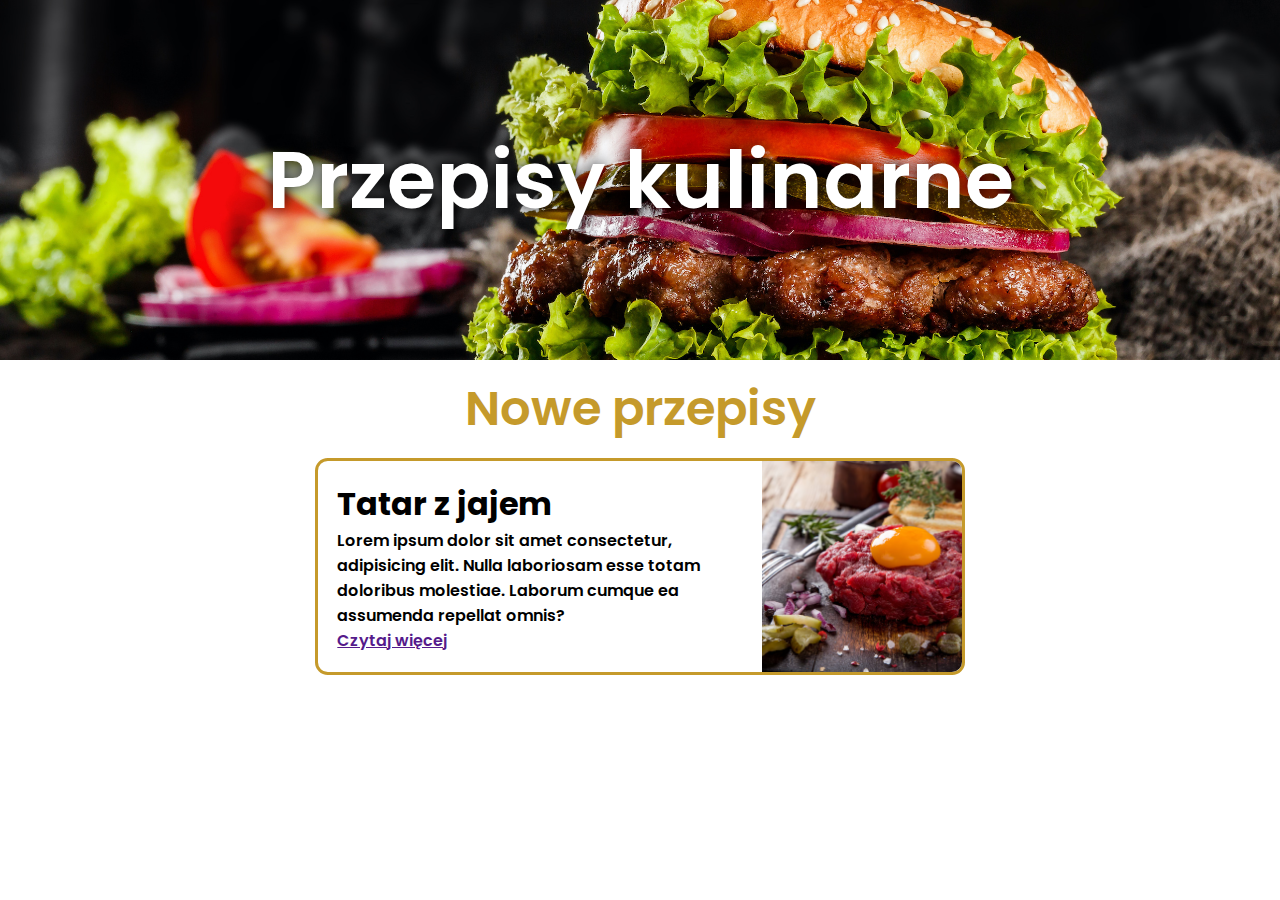
==== index.html @ 8bf5b8e3 "Repaired recipe box and made it more responsive" ====
<!DOCTYPE html>
<html lang="en">
<head>
    <meta charset="UTF-8">
    <meta http-equiv="X-UA-Compatible" content="IE=edge">
    <meta name="viewport" content="width=device-width, initial-scale=1.0">
    <title>Document</title>
    <link rel="stylesheet" href="style.css">

    <link rel="preconnect" href="https://fonts.googleapis.com">
    <link rel="preconnect" href="https://fonts.gstatic.com" crossorigin>

</head>
<body>
    <div id="container">


        <header class="slideShow">
            <h1 class="poppins-semibold prevent-select">Przepisy kulinarne</h1>
            <div class="slideShowItem">
                <img src="img/carousel/burger.jpg" alt="">
            </div>
            <div class="slideShowItem">
                <img src="img/carousel/jajecznica.jpg" alt="">
            </div>
            <div class="slideShowItem">
                <img src="img/carousel/spaghetti.jpg" alt="">
            </div>
            <div class="slideShowItem">
                <img src="img/carousel/pizza.jpg" alt="">
            </div>
            <div class="slideShowItem">
                <img src="img/carousel/stek.jpg" alt="">
            </div>
        </header>
        <main>
           <section id="new-recipes">
               <h2 class="poppins-semibold">Nowe przepisy</h2>
               <div class="recipe-box">
                    <div class="recipe-box-text">
                        <h3>Tatar z jajem</h3>
                        <p>Lorem ipsum dolor sit amet consectetur, adipisicing elit. Nulla laboriosam esse totam doloribus molestiae. Laborum cumque ea assumenda repellat omnis?</p>
                        <a href="">Czytaj więcej</a>
                        </div>
                   <img src="img/new_recipes/tatar.png" alt="">
                   
               </div>
               
               
           </section> 
        </main>
        <footer></footer>
    </div>


    <script src="main.js"></script>
    
</body>
</html>
---- style.css ----
@import url('https://fonts.googleapis.com/css2?family=Josefin+Sans:ital,wght@0,100..700;1,100..700&family=Poppins:ital,wght@0,100;0,200;0,300;0,400;0,500;0,600;0,700;0,800;0,900;1,100;1,200;1,300;1,400;1,500;1,600;1,700;1,800;1,900&display=swap');




.prevent-select {
    -webkit-user-select: none;
    -khtml-user-select: none;
    -moz-user-select: none;
    -o-user-select: none;
    user-select: none;
  }

.josefin-sans {
    font-family: "Josefin Sans", sans-serif;
    font-optical-sizing: auto;
    font-weight: 400;
    font-style: normal;
  }

.poppins-semibold {
    font-family: "Poppins", sans-serif;
    font-weight: 600;
    font-style: normal;
}
  

#container{
    width:100%;
    display:flex;
    flex-wrap:wrap;
    justify-content: center;
}

body{
    margin:0;
    display:flex;
    justify-content: center;
    font-family: "Poppins", sans-serif;
    font-weight: 600;
    font-style: normal;
}



h1{
    position:absolute;
    text-align: center;
    width:100%;
    font-weight: 1000;
    font-size:5rem;
    color:white;
    text-shadow: 0 0 15px rgba(0, 0, 0, 1);

}

.slideShow{
    display: flex;
    height:40vh;
    overflow-x: hidden;
    overflow-y:hidden;
    scroll-behavior: smooth;
    scroll-snap-type: x mandatory;
    box-sizing: border-box;
    align-items: center;
}

.slideShowItem{
    height:100%;
    width:100%;
    flex-shrink: 0;
    scroll-snap-align: center;
}

.slideShowItem::-webkit-scrollbar{
    height:100%;
    color:transparent;

}

.slideShowItem > img{
    height:100%;
    width:100%;

    object-fit:cover;

    -webkit-user-select: none;
    -khtml-user-select: none;
    -moz-user-select: none;
    -o-user-select: none;
    user-select: none;

    
    
}

#new-recipes{
    display:flex; 
    justify-content: center;
    flex-wrap:wrap;
}

.recipe-box{
    
    border:#C59A2B 3px solid; 
    width:100%;
    border-radius:1vw;
    box-sizing: border-box;
    display:flex;
    box-sizing:border-box;
    margin-bottom:30px;
}

.recipe-box-text{
    margin:3%;
    display:flex;
    flex-wrap:wrap;
    align-items: center;
}

.recipe-box h3{
    margin: 0;
    font-size:2rem;
    
}

.recipe-box p{
    margin:0;
}

.recipe-box img{
    grid-area:img;
    width:100%;
    border-radius:0 0.8vw 0.8vw 0;
    height:inherit;
    object-fit:cover;
    min-width: 200px;
}

.recipe-box a{
    grid-area:href;
   text-align:left;
    margin-top:0;
}

h2{
    font-size:3rem;
    color:#C59A2B;
    width:100%;
    text-align:center;
    margin:1vw;
}

h3{
    width:70%;
}

main{
    width:50%;
    min-width: 650px;
}

footer{
    height:0px;
    background-color: rgb(218, 162, 50);
}



@media screen and (max-width: 900px) {
    main{
        width:100%;
        min-width: 0px;
    }

    h1{
        font-size: 4rem
    }

    .recipe-box{
        height:auto;
        object-fit:none;
        width:80%;
        border-radius:3vw;
        flex-wrap:wrap;
    }

    .recipe-box h3{
        width:100%;
    }

    .recipe-box img{
        border-radius:0 0 2.5vw 2.5vw;
        min-width:0px;
    }
}
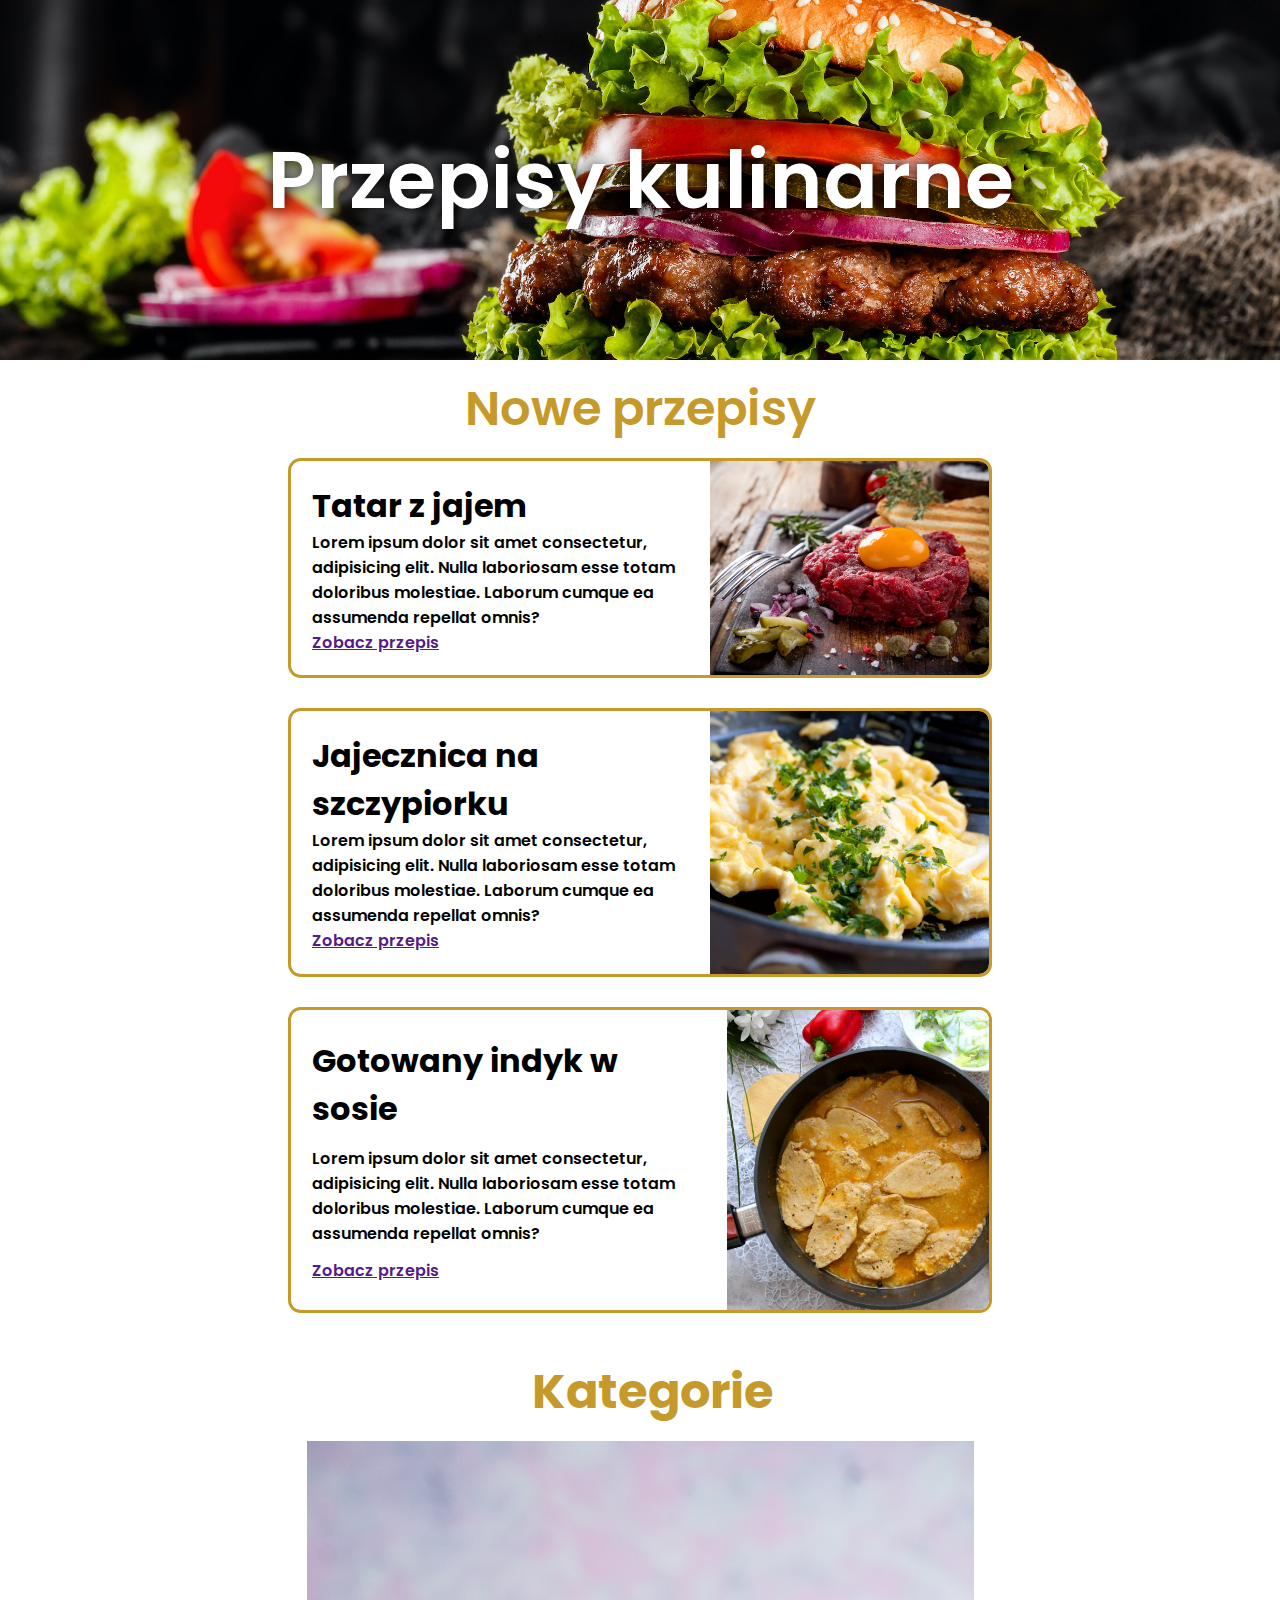
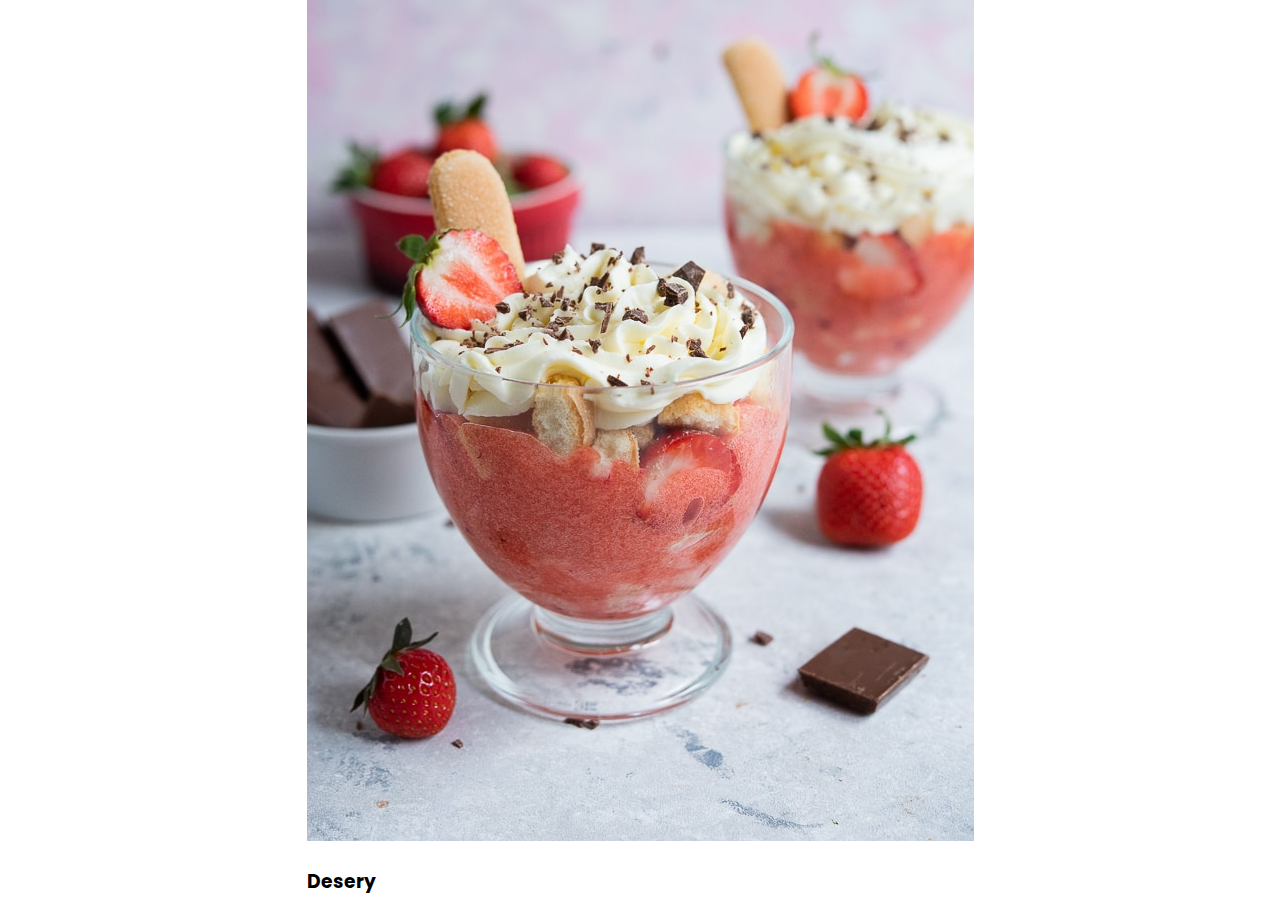
==== commit 62964563: "Added favicon, changed title and changed some widthst" ====
--- a/index.html
+++ b/index.html
@@ -4,7 +4,9 @@
     <meta charset="UTF-8">
     <meta http-equiv="X-UA-Compatible" content="IE=edge">
     <meta name="viewport" content="width=device-width, initial-scale=1.0">
-    <title>Document</title>
+    <title>Przepisy kulinarne</title>
+
+    <link rel="icon" type="image/x-icon" href="img/favicon.png">
     <link rel="stylesheet" href="style.css">
 
     <link rel="preconnect" href="https://fonts.googleapis.com">
@@ -40,14 +42,42 @@
                     <div class="recipe-box-text">
                         <h3>Tatar z jajem</h3>
                         <p>Lorem ipsum dolor sit amet consectetur, adipisicing elit. Nulla laboriosam esse totam doloribus molestiae. Laborum cumque ea assumenda repellat omnis?</p>
-                        <a href="">Czytaj więcej</a>
+                        <a href="">Zobacz przepis</a>
                         </div>
                    <img src="img/new_recipes/tatar.png" alt="">
                    
                </div>
+               <div class="recipe-box">
+                <div class="recipe-box-text">
+                    <h3>Jajecznica na szczypiorku</h3>
+                    <p>Lorem ipsum dolor sit amet consectetur, adipisicing elit. Nulla laboriosam esse totam doloribus molestiae. Laborum cumque ea assumenda repellat omnis?</p>
+                    <a href="">Zobacz przepis</a>
+                    </div>
+               <img src="img/new_recipes/jajecznica-ze-szczypiorkiem.png" alt="">
+               
+           </div>
+           <div class="recipe-box">
+            <div class="recipe-box-text">
+                <h3>Gotowany indyk w sosie</h3>
+                <p>Lorem ipsum dolor sit amet consectetur, adipisicing elit. Nulla laboriosam esse totam doloribus molestiae. Laborum cumque ea assumenda repellat omnis?</p>
+                <a href="">Zobacz przepis</a>
+                </div>
+           <img src="img/new_recipes/gotowany indyk w sosie.jpg" alt="">
+           
+       </div>
                
                
            </section> 
+
+           <section id="Categories">
+            <h2>Kategorie</h2>
+            <div class="category-tile">
+                <img src="img/categories/desery.png" alt="">
+                <div>
+                    <h3>Desery</h3>
+                </div>
+            </div>
+        </section>
         </main>
         <footer></footer>
     </div>
--- a/style.css
+++ b/style.css
@@ -41,7 +41,29 @@
     font-style: normal;
 }
 
-
+h2{
+    font-size:3rem;
+    color:#C59A2B;
+    width:100%;
+    text-align:center;
+    margin:1vw;
+}
+
+
+main{
+    width:100%;
+    display:flex;
+    justify-content: center;
+    flex-wrap:wrap;
+    
+}
+
+footer{
+    height:0px;
+    background-color: rgb(218, 162, 50);
+}
+
+/* HEADER */
 
 h1{
     position:absolute;
@@ -94,16 +116,21 @@
     
 }
 
+/* NEW RECIPES */
+
 #new-recipes{
     display:flex; 
     justify-content: center;
     flex-wrap:wrap;
+    flex-basis:100%;
+    
 }
 
 .recipe-box{
-    
-    border:#C59A2B 3px solid; 
-    width:100%;
+    min-width: 650px;
+    width:55%;
+    
+    border:#c59a2b 3px solid; 
     border-radius:1vw;
     box-sizing: border-box;
     display:flex;
@@ -111,11 +138,12 @@
     margin-bottom:30px;
 }
 
-.recipe-box-text{
+.recipe-box div{
     margin:3%;
     display:flex;
     flex-wrap:wrap;
     align-items: center;
+    width:60%;
 }
 
 .recipe-box h3{
@@ -130,11 +158,12 @@
 
 .recipe-box img{
     grid-area:img;
-    width:100%;
+    /* width:100%; */
     border-radius:0 0.8vw 0.8vw 0;
-    height:inherit;
+    /* height:inherit; */
     object-fit:cover;
-    min-width: 200px;
+    width:40%;
+    max-height:300px;
 }
 
 .recipe-box a{
@@ -143,31 +172,13 @@
     margin-top:0;
 }
 
-h2{
-    font-size:3rem;
-    color:#C59A2B;
-    width:100%;
-    text-align:center;
-    margin:1vw;
-}
-
-h3{
-    width:70%;
-}
-
-main{
-    width:50%;
-    min-width: 650px;
-}
-
-footer{
-    height:0px;
-    background-color: rgb(218, 162, 50);
-}
-
-
-
-@media screen and (max-width: 900px) {
+
+/* CATEGORIES */
+
+
+
+
+@media screen and (max-width: 700px) {
     main{
         width:100%;
         min-width: 0px;
@@ -178,6 +189,7 @@
     }
 
     .recipe-box{
+        min-width:0;
         height:auto;
         object-fit:none;
         width:80%;
@@ -185,12 +197,16 @@
         flex-wrap:wrap;
     }
 
+    .recipe-box div{
+        width:100%;
+    }
+
     .recipe-box h3{
         width:100%;
     }
 
     .recipe-box img{
         border-radius:0 0 2.5vw 2.5vw;
-        min-width:0px;
+        width:100%;
     }
 }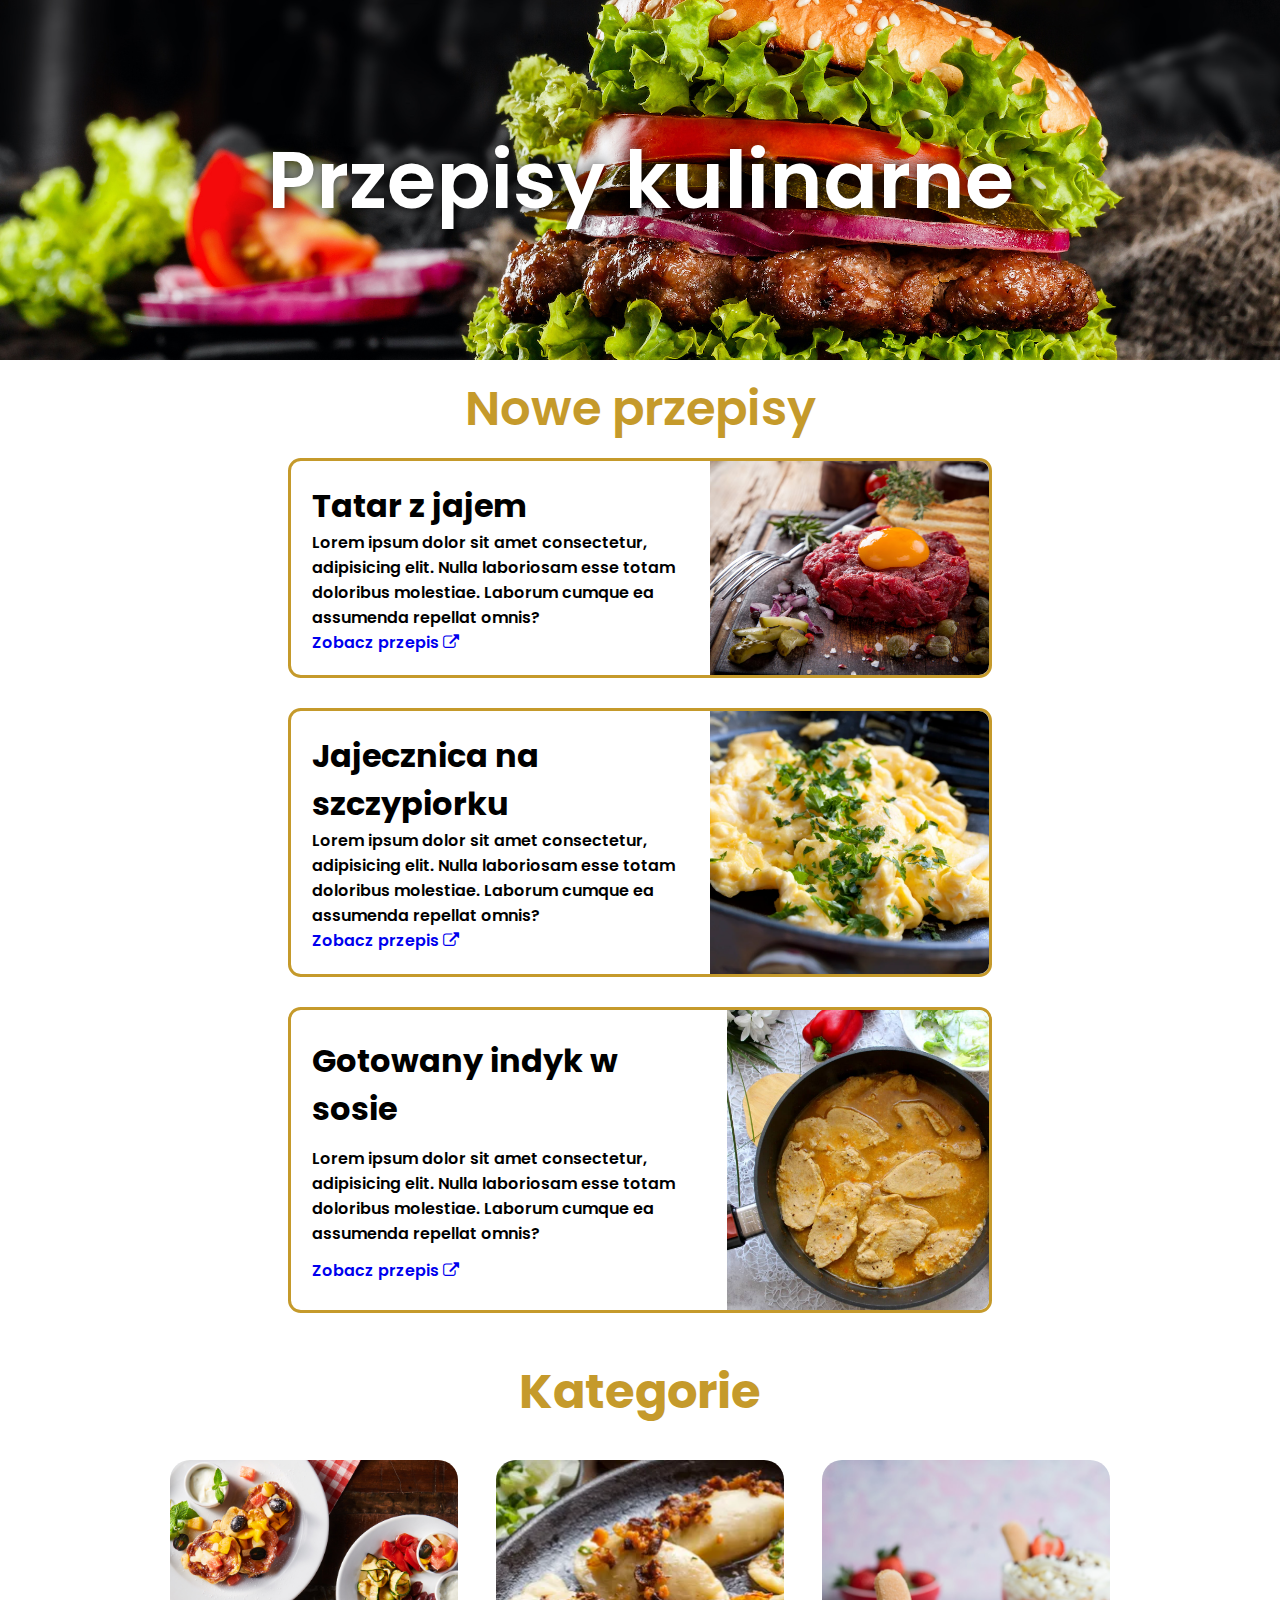
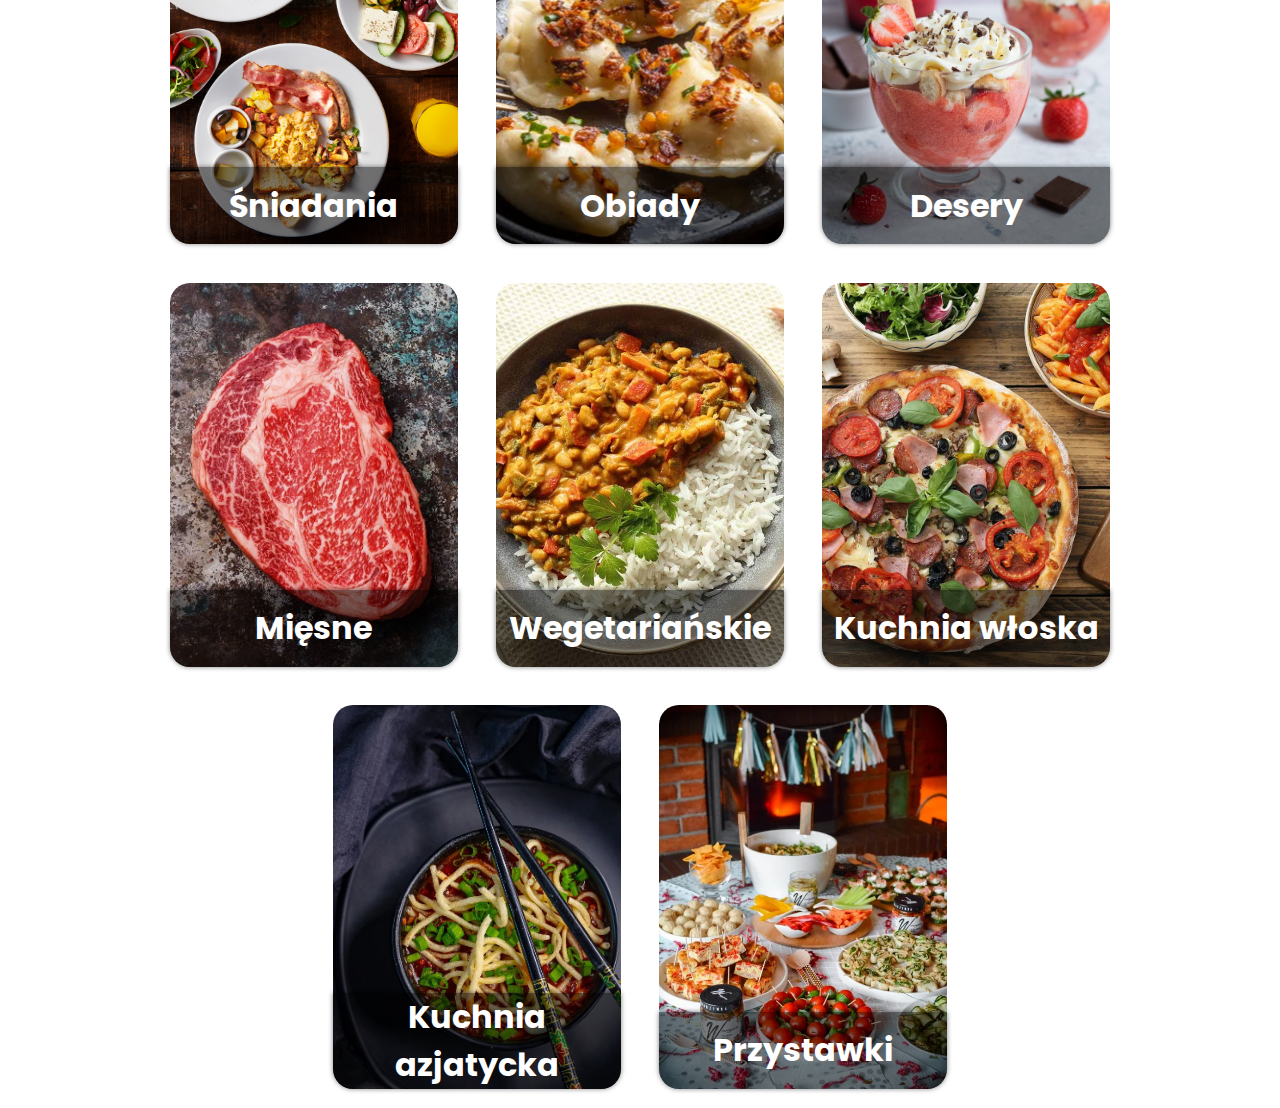
==== commit 4a9fe029: "added category section" ====
--- a/index.html
+++ b/index.html
@@ -11,6 +11,8 @@
 
     <link rel="preconnect" href="https://fonts.googleapis.com">
     <link rel="preconnect" href="https://fonts.gstatic.com" crossorigin>
+
+    <link rel="stylesheet" href="https://cdnjs.cloudflare.com/ajax/libs/font-awesome/4.7.0/css/font-awesome.min.css">
 
 </head>
 <body>
@@ -42,7 +44,7 @@
                     <div class="recipe-box-text">
                         <h3>Tatar z jajem</h3>
                         <p>Lorem ipsum dolor sit amet consectetur, adipisicing elit. Nulla laboriosam esse totam doloribus molestiae. Laborum cumque ea assumenda repellat omnis?</p>
-                        <a href="">Zobacz przepis</a>
+                        <a href="https://github.com/kacperdygon/Przepisy-kulinarne">Zobacz przepis <i class="fa fa-external-link"></i></a>
                         </div>
                    <img src="img/new_recipes/tatar.png" alt="">
                    
@@ -51,7 +53,7 @@
                 <div class="recipe-box-text">
                     <h3>Jajecznica na szczypiorku</h3>
                     <p>Lorem ipsum dolor sit amet consectetur, adipisicing elit. Nulla laboriosam esse totam doloribus molestiae. Laborum cumque ea assumenda repellat omnis?</p>
-                    <a href="">Zobacz przepis</a>
+                    <a href="https://github.com/kacperdygon/Przepisy-kulinarne">Zobacz przepis <i class="fa fa-external-link"></i></a>
                     </div>
                <img src="img/new_recipes/jajecznica-ze-szczypiorkiem.png" alt="">
                
@@ -60,23 +62,102 @@
             <div class="recipe-box-text">
                 <h3>Gotowany indyk w sosie</h3>
                 <p>Lorem ipsum dolor sit amet consectetur, adipisicing elit. Nulla laboriosam esse totam doloribus molestiae. Laborum cumque ea assumenda repellat omnis?</p>
-                <a href="">Zobacz przepis</a>
+                <a href="https://github.com/kacperdygon/Przepisy-kulinarne">Zobacz przepis <i class="fa fa-external-link"></i></a>
                 </div>
-           <img src="img/new_recipes/gotowany indyk w sosie.jpg" alt="">
+           <img src="img/new_recipes/gotowany indyk w sosie.png" alt="">
            
        </div>
                
                
            </section> 
 
-           <section id="Categories">
+           <section id="categories">
             <h2>Kategorie</h2>
-            <div class="category-tile">
+            <a href="https://github.com/kacperdygon/Przepisy-kulinarne" class="category-tile">
+                <img src="img/categories/sniadania.png" alt="">
+                
+                <div class="category-tile-header">
+                    <h3>Śniadania</h3>
+                </div>
+                <div class="category-tile-hover">
+                    <h3>Wyświetl przepisy <i class="fa fa-external-link"></i></h3>
+                </div>
+            </a>
+            <a href="https://github.com/kacperdygon/Przepisy-kulinarne" class="category-tile">
+                <img src="img/categories/obiady.png" alt="">
+                
+                <div class="category-tile-header">
+                    <h3>Obiady</h3>
+                </div>
+                <div class="category-tile-hover">
+                    <h3>Wyświetl przepisy <i class="fa fa-external-link"></i></h3>
+                </div>
+            </a>
+            <a href="https://github.com/kacperdygon/Przepisy-kulinarne" class="category-tile">
                 <img src="img/categories/desery.png" alt="">
-                <div>
+                
+                <div class="category-tile-header">
                     <h3>Desery</h3>
                 </div>
-            </div>
+                <div class="category-tile-hover">
+                    <h3>Wyświetl przepisy <i class="fa fa-external-link"></i></h3>
+                </div>
+            </a>
+            <a href="https://github.com/kacperdygon/Przepisy-kulinarne" class="category-tile">
+                <img src="img/categories/miesne.png" alt="">
+                
+                <div class="category-tile-header">
+                    <h3>Mięsne</h3>
+                </div>
+                <div class="category-tile-hover">
+                    <h3>Wyświetl przepisy <i class="fa fa-external-link"></i></h3>
+                </div>
+            </a>
+            <a href="https://github.com/kacperdygon/Przepisy-kulinarne" class="category-tile">
+                <img src="img/categories/wegetarianskie.png" alt="">
+                
+                <div class="category-tile-header">
+                    <h3>Wegetariańskie</h3>
+                </div>
+                <div class="category-tile-hover">
+                    <h3>Wyświetl przepisy <i class="fa fa-external-link"></i></h3>
+                </div>
+            </a>
+            <a href="https://github.com/kacperdygon/Przepisy-kulinarne" class="category-tile">
+                <img src="img/categories/kuchnia-wloska.png" alt="">
+                
+                <div class="category-tile-header">
+                    <h3>Kuchnia włoska</h3>
+                </div>
+                <div class="category-tile-hover">
+                    <h3>Wyświetl przepisy <i class="fa fa-external-link"></i></h3>
+                </div>
+            </a>
+            <a href="https://github.com/kacperdygon/Przepisy-kulinarne" class="category-tile">
+                <img src="img/categories/kuchnia-azjatycka.png" alt="">
+                
+                <div class="category-tile-header">
+                    <h3>Kuchnia azjatycka</h3>
+                </div>
+                <div class="category-tile-hover">
+                    <h3>Wyświetl przepisy <i class="fa fa-external-link"></i></h3>
+                </div>
+            </a>
+            <a href="https://github.com/kacperdygon/Przepisy-kulinarne" class="category-tile">
+                <img src="img/categories/przystawki.png" alt="">
+                
+                <div class="category-tile-header">
+                    <h3>Przystawki</h3>
+                </div>
+                <div class="category-tile-hover">
+                    <h3>Wyświetl przepisy <i class="fa fa-external-link"></i></h3>
+                </div>
+            </a>
+            
+            
+
+            
+
         </section>
         </main>
         <footer></footer>
--- a/style.css
+++ b/style.css
@@ -157,23 +157,92 @@
 }
 
 .recipe-box img{
-    grid-area:img;
-    /* width:100%; */
     border-radius:0 0.8vw 0.8vw 0;
-    /* height:inherit; */
     object-fit:cover;
     width:40%;
     max-height:300px;
 }
 
 .recipe-box a{
-    grid-area:href;
    text-align:left;
     margin-top:0;
+    text-decoration:none;
 }
 
 
 /* CATEGORIES */
+
+
+#categories{
+    width:100%;
+    display:flex;
+    flex-wrap:wrap;
+    justify-content:left;
+    justify-content: center;
+}
+
+
+.category-tile{
+    width: 18rem;
+    display:flex;
+    flex-flow: column nowrap;
+    align-items: center;
+    position:relative;
+    
+    height:24rem;
+    margin:1.2rem;
+}
+
+.category-tile img{
+    width:100%;
+    /* margin-bottom: -4rem; */
+    border-radius: 20px 20px 20px 20px;
+    height:100%;
+    object-fit:cover;
+}
+
+.category-tile-header{
+    width:100%;
+    text-align:center;
+    display:flex;
+    justify-content: center;
+    align-items: center;
+    position:absolute;
+    bottom:0;
+    color:white;
+    border-radius: 0 0 20px 20px;
+    background-color: rgba(0, 0, 0, 0.5);
+    box-shadow: 0 0 5px 0px rgba(0, 0, 0, 0.5);
+    
+    min-height:20%;
+    height:fit-content;
+}
+
+.category-tile-hover{
+    position:absolute;
+    background-color: rgba(0, 0, 0, 0);
+    color:rgba(255, 255, 255, 0);
+    display:flex;
+    height:100%;
+    width:100%;
+    align-items: center;
+    border-radius: 20px 20px 20px 20px;
+    transition: 0.3s;
+    
+}
+
+.category-tile h3{
+    font-size:2rem;
+    margin:0;
+    width:100%;
+    text-align:center;
+}
+
+.category-tile-hover:hover{
+    background-color: rgba(0, 0, 0, 0.7);
+    color:rgb(255, 255, 255, 1);
+    
+}
 
 
 
@@ -209,4 +278,20 @@
         border-radius:0 0 2.5vw 2.5vw;
         width:100%;
     }
+
+    #categories{
+        justify-content: space-evenly;
+    }
+
+    .category-tile{
+        width:40%;
+        margin-bottom: 1rem;
+        /* height:16rem; */
+        height:18rem;
+    }
+
+    .category-tile h3{
+        font-size: 1.8rem;
+    }
+
 }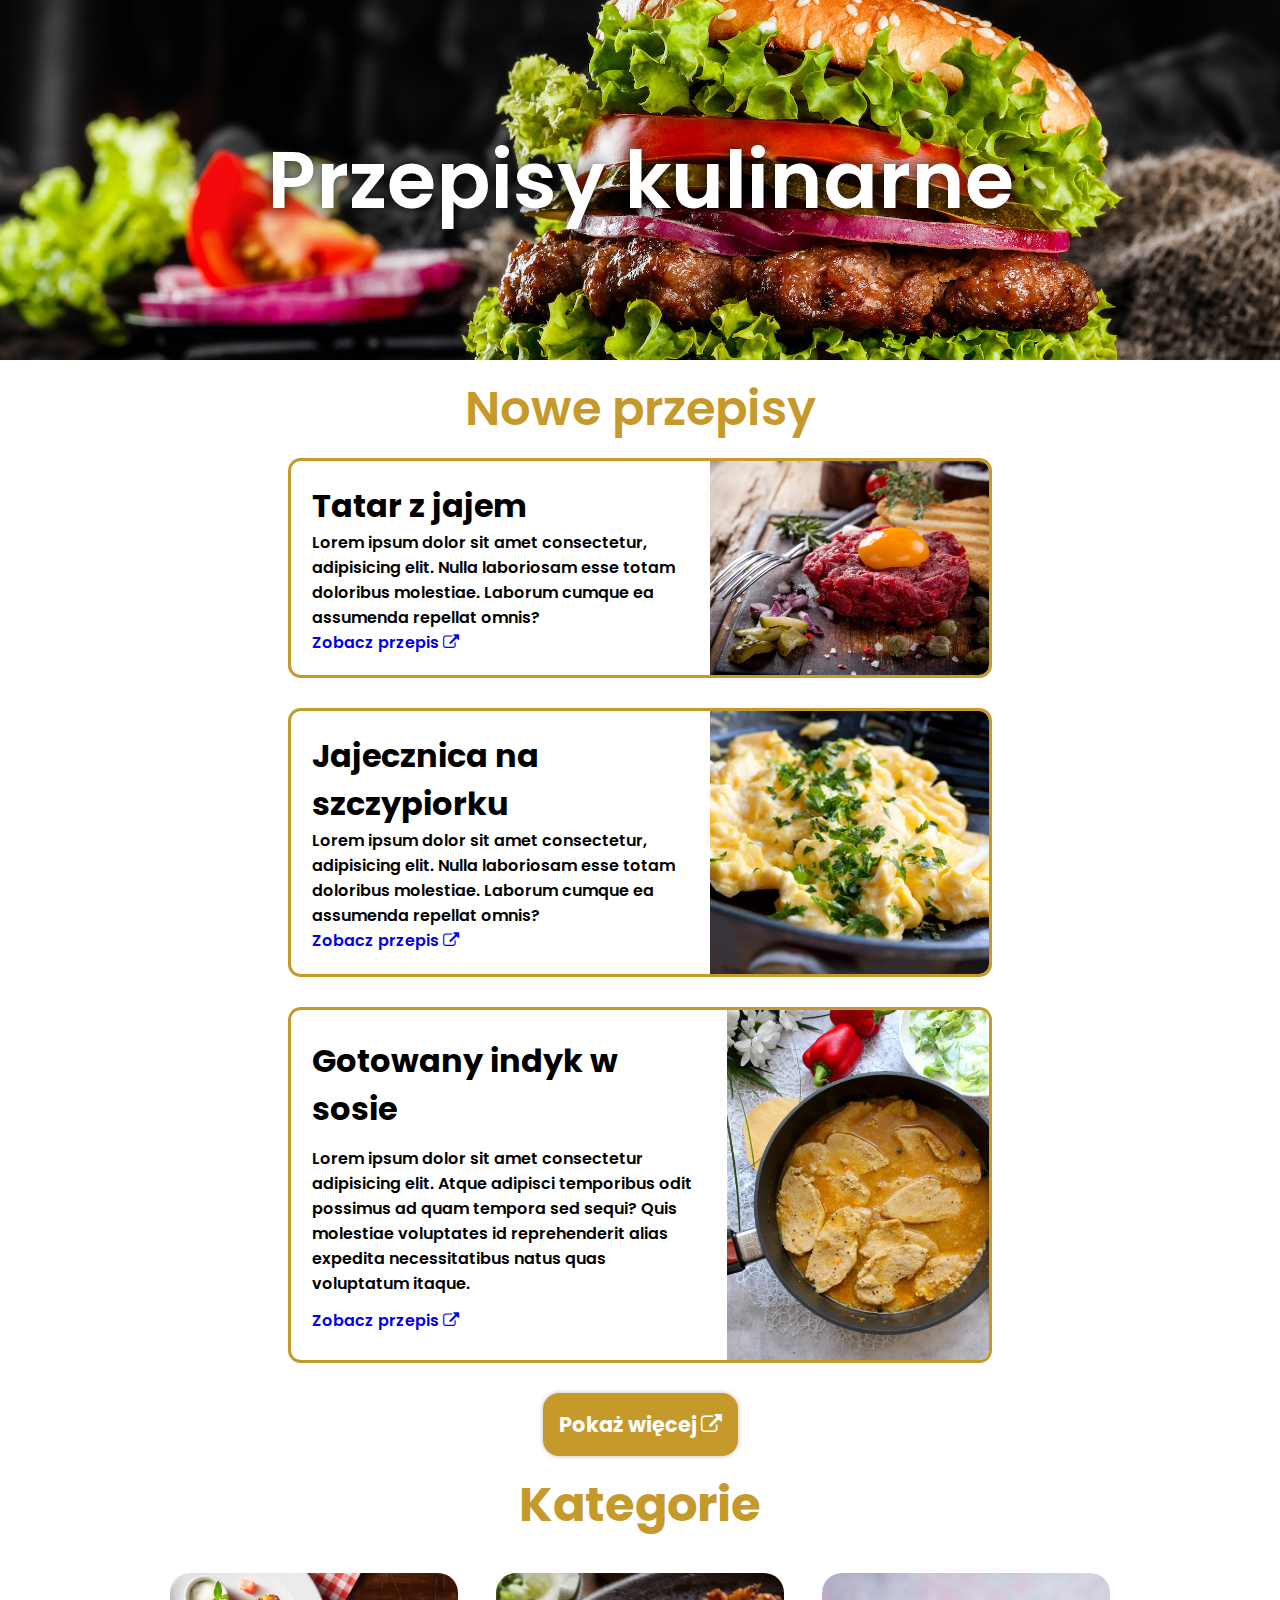
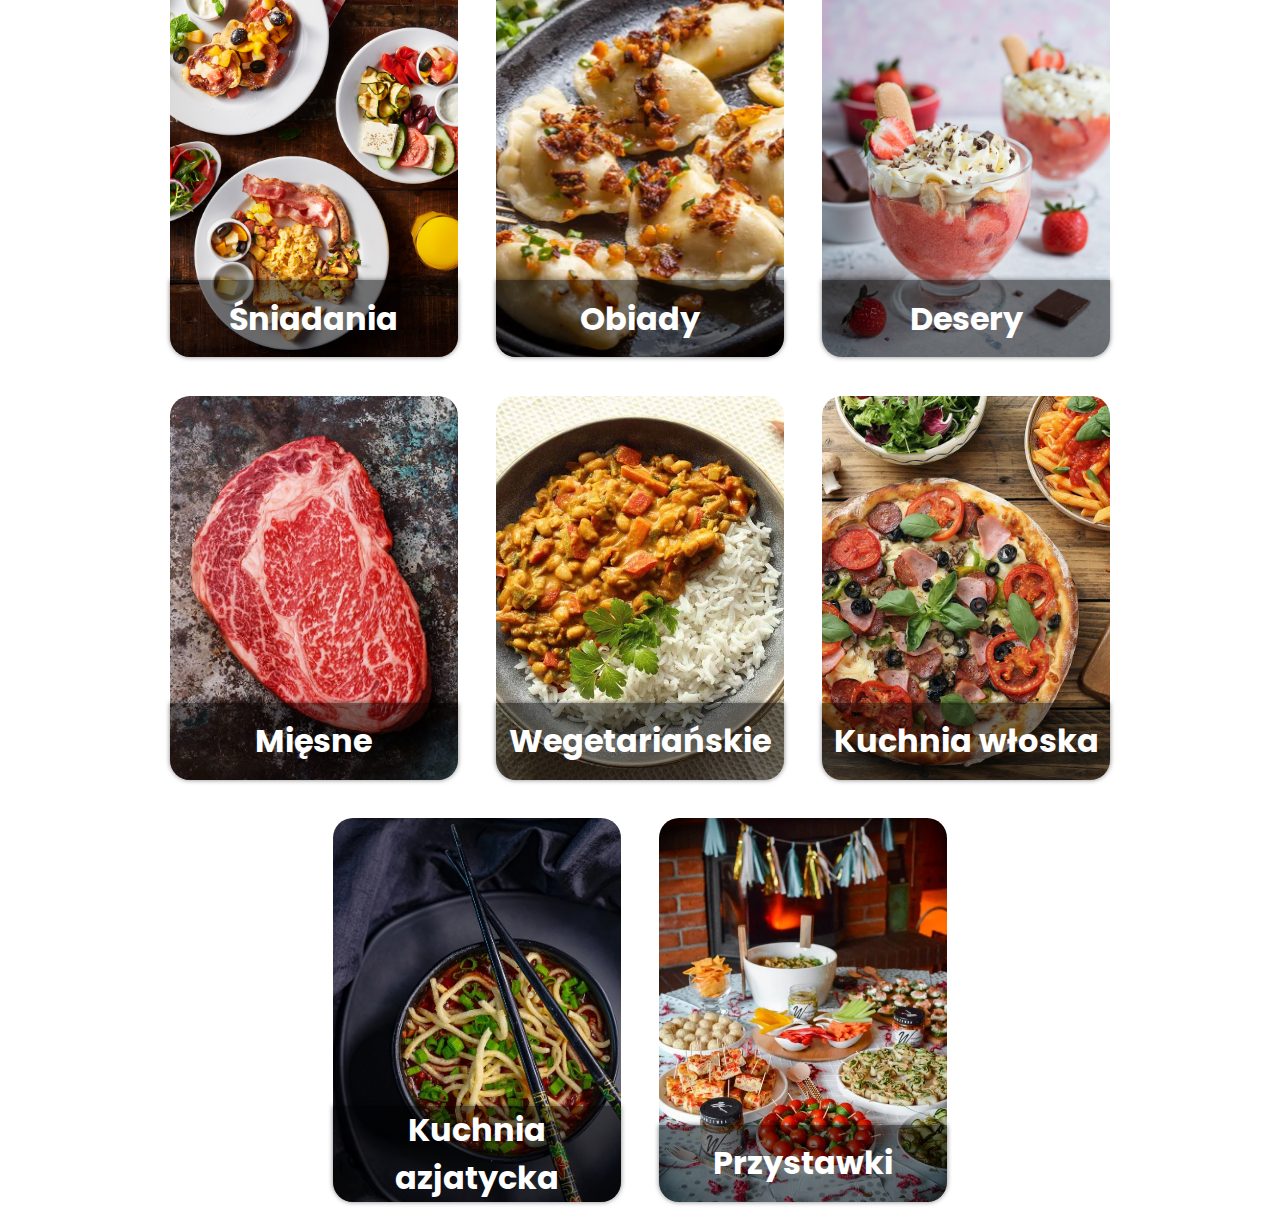
==== commit af762ec5: "idk" ====
--- a/index.html
+++ b/index.html
@@ -17,9 +17,22 @@
 </head>
 <body>
     <div id="container">
+        
+        
+        <!-- <nav>
+            <img src="img/hamburger-icon.png" alt="" id="nav-hamburger">
+            <ul>
+                <li id="nav-hamburger"><img src="img/hamburger-icon.png" alt=""></li>
+                <li><a href="index.html">Strona główna</a></li>
+                <li><a href="">Nowe przepisy</a></li>
+                <li><a href="">Kategorie</a></li>
+            </ul>
+        </nav> -->
 
 
-        <header class="slideShow">
+        
+
+        <div class="slideShow">
             <h1 class="poppins-semibold prevent-select">Przepisy kulinarne</h1>
             <div class="slideShowItem">
                 <img src="img/carousel/burger.jpg" alt="">
@@ -36,13 +49,17 @@
             <div class="slideShowItem">
                 <img src="img/carousel/stek.jpg" alt="">
             </div>
-        </header>
+        </div>
         <main>
+
+            
+
            <section id="new-recipes">
                <h2 class="poppins-semibold">Nowe przepisy</h2>
                <div class="recipe-box">
                     <div class="recipe-box-text">
                         <h3>Tatar z jajem</h3>
+                        <!-- <p>mięsne, obiady</p> -->
                         <p>Lorem ipsum dolor sit amet consectetur, adipisicing elit. Nulla laboriosam esse totam doloribus molestiae. Laborum cumque ea assumenda repellat omnis?</p>
                         <a href="https://github.com/kacperdygon/Przepisy-kulinarne">Zobacz przepis <i class="fa fa-external-link"></i></a>
                         </div>
@@ -52,6 +69,7 @@
                <div class="recipe-box">
                 <div class="recipe-box-text">
                     <h3>Jajecznica na szczypiorku</h3>
+                    <!-- <p>śniadania</p> -->
                     <p>Lorem ipsum dolor sit amet consectetur, adipisicing elit. Nulla laboriosam esse totam doloribus molestiae. Laborum cumque ea assumenda repellat omnis?</p>
                     <a href="https://github.com/kacperdygon/Przepisy-kulinarne">Zobacz przepis <i class="fa fa-external-link"></i></a>
                     </div>
@@ -61,12 +79,19 @@
            <div class="recipe-box">
             <div class="recipe-box-text">
                 <h3>Gotowany indyk w sosie</h3>
-                <p>Lorem ipsum dolor sit amet consectetur, adipisicing elit. Nulla laboriosam esse totam doloribus molestiae. Laborum cumque ea assumenda repellat omnis?</p>
+                <!-- <p>mięsne, obiady</p> -->
+                <p>Lorem ipsum dolor sit amet consectetur adipisicing elit. Atque adipisci temporibus odit possimus ad quam tempora sed sequi? Quis molestiae voluptates id reprehenderit alias expedita necessitatibus natus quas voluptatum itaque.</p>
                 <a href="https://github.com/kacperdygon/Przepisy-kulinarne">Zobacz przepis <i class="fa fa-external-link"></i></a>
                 </div>
            <img src="img/new_recipes/gotowany indyk w sosie.png" alt="">
+
+           
            
        </div>
+
+       
+            <a href="new-recipes.html" class="button">Pokaż więcej <i class="fa fa-external-link"></i></a>
+       
                
                
            </section> 
--- a/style.css
+++ b/style.css
@@ -55,6 +55,7 @@
     display:flex;
     justify-content: center;
     flex-wrap:wrap;
+    overflow:hidden;
     
 }
 
@@ -62,6 +63,61 @@
     height:0px;
     background-color: rgb(218, 162, 50);
 }
+
+/* NAV */
+
+/* #nav-hamburger{
+    width:4rem;
+    padding:0;
+    margin:0;
+}
+
+nav{
+    position:fixed;
+    font-size:0;
+    left:10px;
+     top:10px; 
+     font-size:2rem;
+    z-index:1;
+    transition:0.2s;
+}
+
+nav ul{
+    list-style:none;
+    display:flex;
+    flex-direction: column;
+    padding:0;
+    margin:0;
+     gap:2cm; 
+    position:relative;
+    top:0;
+    left:0;
+    height:fit-content;
+    transition:0.3s;
+    background-color: rgba(0, 0, 0, 0.3);
+    box-shadow: 0 0 5px 5px rgba(0, 0, 0, 0.3);
+}
+
+nav li{
+    width:100%;
+    font-size:2rem;
+    font-style:none;
+    
+    
+ }  
+
+nav a{
+    text-decoration:none;
+    color:white;
+    mix-blend-mode: difference;
+    
+}
+
+nav img{
+    width:100%;
+    cursor: pointer;
+}   */
+
 
 /* HEADER */
 
@@ -77,6 +133,7 @@
 }
 
 .slideShow{
+    /* z-index:2; */
     display: flex;
     height:40vh;
     overflow-x: hidden;
@@ -120,8 +177,10 @@
 
 #new-recipes{
     display:flex; 
-    justify-content: center;
-    flex-wrap:wrap;
+    flex-direction: column;
+    align-items: center;
+    /* justify-content: center; */
+    /* flex-wrap:wrap; */
     flex-basis:100%;
     
 }
@@ -134,7 +193,6 @@
     border-radius:1vw;
     box-sizing: border-box;
     display:flex;
-    box-sizing:border-box;
     margin-bottom:30px;
 }
 
@@ -152,15 +210,20 @@
     
 }
 
+/* .recipe-box p:first-of-type{
+    color:grey;
+} */
+
 .recipe-box p{
     margin:0;
+    width:100%;
 }
 
 .recipe-box img{
     border-radius:0 0.8vw 0.8vw 0;
     object-fit:cover;
     width:40%;
-    max-height:300px;
+    max-height:350px;
 }
 
 .recipe-box a{
@@ -169,6 +232,20 @@
     text-decoration:none;
 }
 
+#new-recipes .button{
+    /* border:#c59a2b 3px solid;  */
+    box-sizing: border-box;
+    background-color:#c59a2b ;
+    border-radius:1rem;
+    padding:1rem;
+    font-size:1.3rem;
+    font-weight:bold;
+    text-decoration: none;
+    color:white;
+    
+    
+    box-shadow: 0 0 5px 0px rgba(0, 0, 0, 0.253);
+}
 
 /* CATEGORIES */
 
@@ -280,11 +357,12 @@
     }
 
     #categories{
-        justify-content: space-evenly;
+        justify-content: center;
     }
 
     .category-tile{
-        width:40%;
+        width:45%;
+        margin:1.5%;
         margin-bottom: 1rem;
         /* height:16rem; */
         height:18rem;
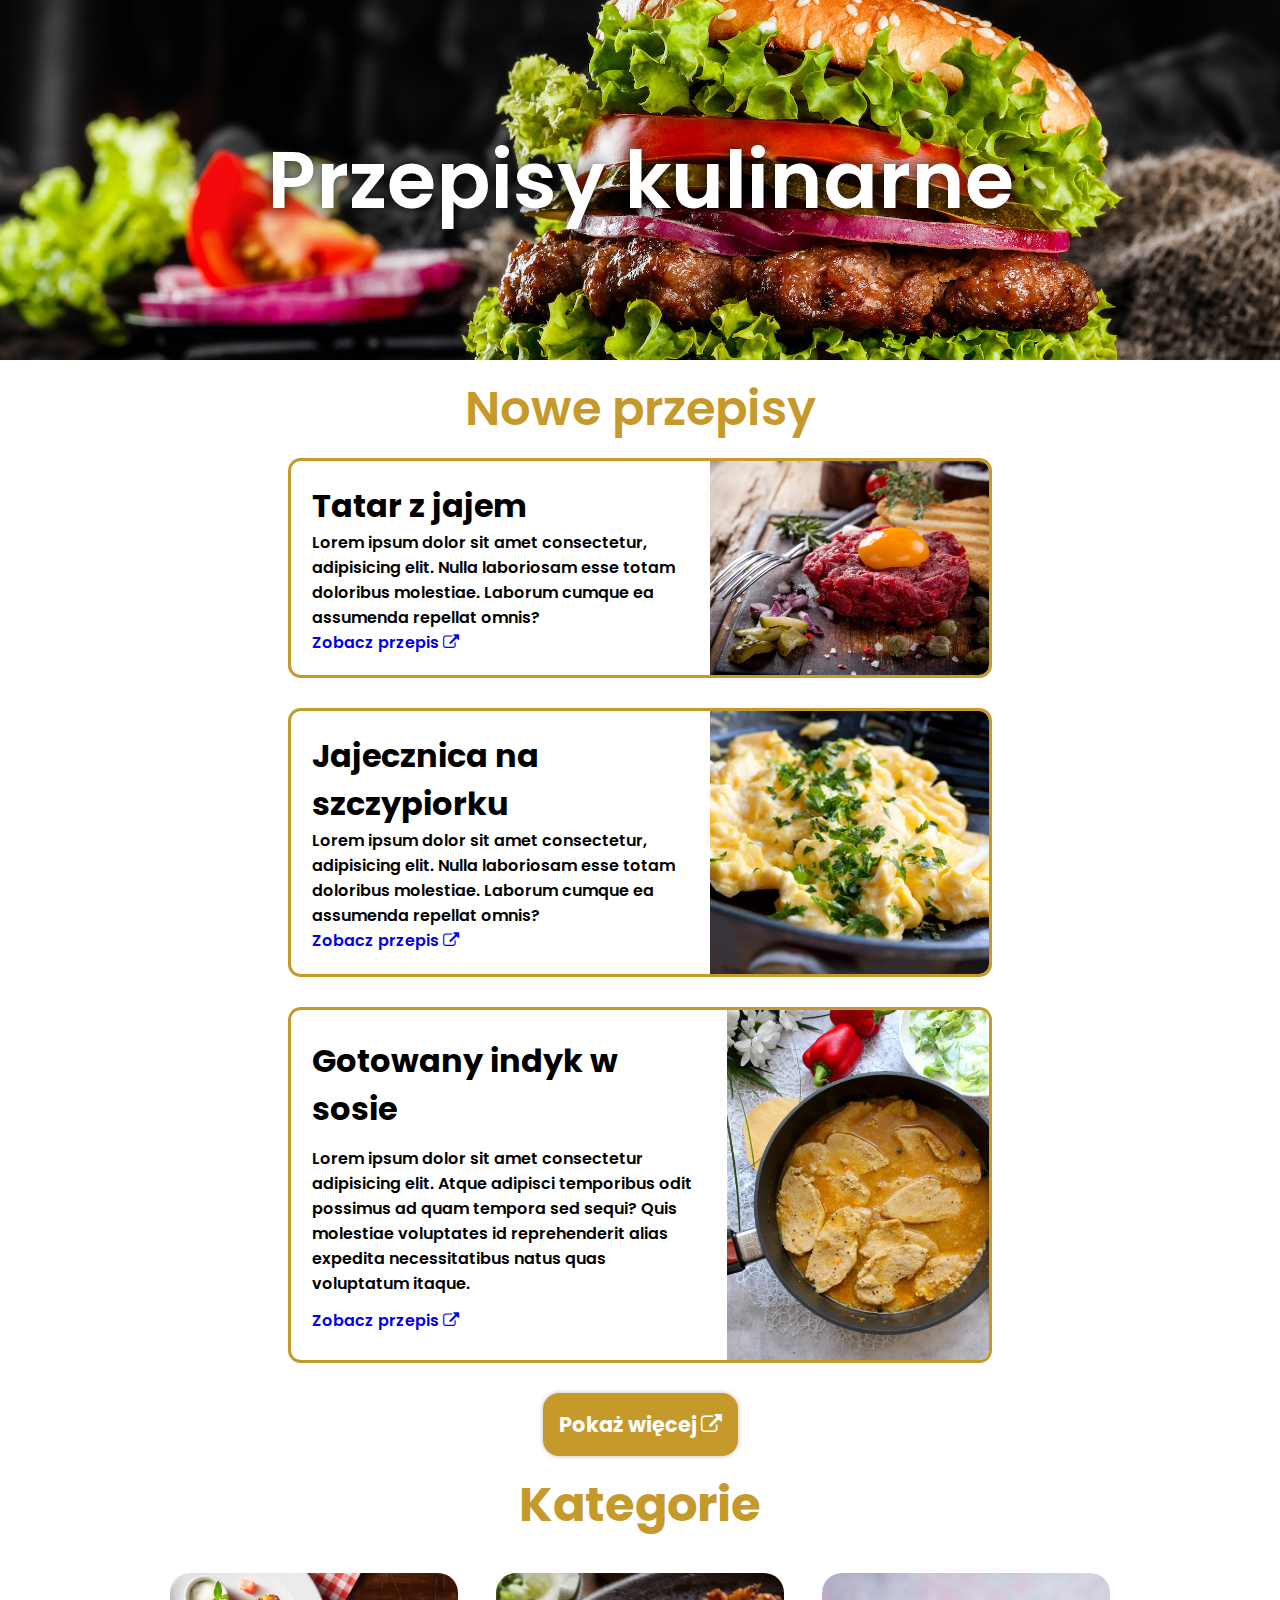
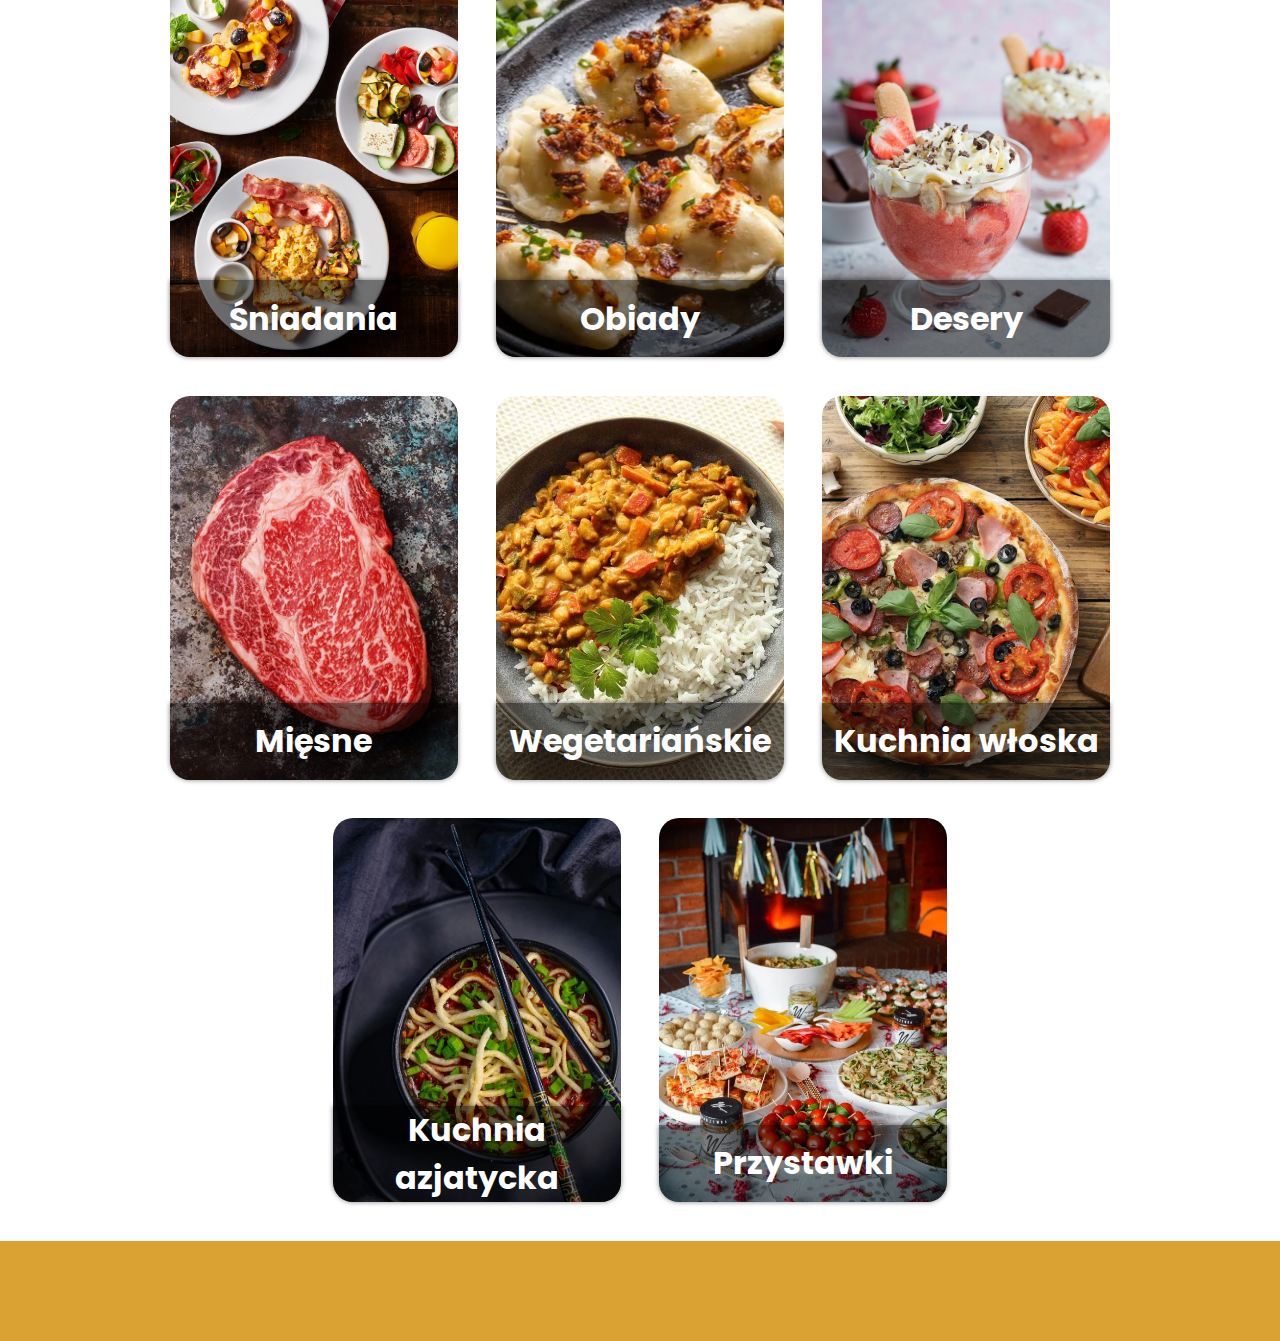
==== commit 0db6daab: "added recipe example" ====
--- a/index.html
+++ b/index.html
@@ -16,7 +16,7 @@
 
 </head>
 <body>
-    <div id="container">
+    <div class="container">
         
         
         <!-- <nav>
@@ -32,21 +32,21 @@
 
         
 
-        <div class="slideShow">
+        <div id="slideshow">
             <h1 class="poppins-semibold prevent-select">Przepisy kulinarne</h1>
-            <div class="slideShowItem">
+            <div class="slideshow-item">
                 <img src="img/carousel/burger.jpg" alt="">
             </div>
-            <div class="slideShowItem">
+            <div class="slideshow-item">
                 <img src="img/carousel/jajecznica.jpg" alt="">
             </div>
-            <div class="slideShowItem">
+            <div class="slideshow-item">
                 <img src="img/carousel/spaghetti.jpg" alt="">
             </div>
-            <div class="slideShowItem">
+            <div class="slideshow-item">
                 <img src="img/carousel/pizza.jpg" alt="">
             </div>
-            <div class="slideShowItem">
+            <div class="slideshow-item">
                 <img src="img/carousel/stek.jpg" alt="">
             </div>
         </div>
@@ -108,7 +108,7 @@
                     <h3>Wyświetl przepisy <i class="fa fa-external-link"></i></h3>
                 </div>
             </a>
-            <a href="https://github.com/kacperdygon/Przepisy-kulinarne" class="category-tile">
+            <a href="category-example.html" class="category-tile">
                 <img src="img/categories/obiady.png" alt="">
                 
                 <div class="category-tile-header">
--- a/style.css
+++ b/style.css
@@ -25,8 +25,17 @@
 }
   
 
-#container{
-    width:100%;
+.container{
+    width:100%;
+    display:flex;
+    flex-wrap:wrap;
+    justify-content: center;
+    
+}
+
+.container50{
+    width: 50%;
+    min-width:650px;
     display:flex;
     flex-wrap:wrap;
     justify-content: center;
@@ -42,6 +51,7 @@
 }
 
 h2{
+    width:100%;
     font-size:3rem;
     color:#C59A2B;
     width:100%;
@@ -60,79 +70,28 @@
 }
 
 footer{
-    height:0px;
+    height:100px;
+    width:100%;
     background-color: rgb(218, 162, 50);
-}
-
-/* NAV */
-
-/* #nav-hamburger{
-    width:4rem;
-    padding:0;
-    margin:0;
-}
-
-nav{
-    position:fixed;
-    font-size:0;
-    left:10px;
-     top:10px; 
-     font-size:2rem;
-    z-index:1;
-    transition:0.2s;
-}
-
-nav ul{
-    list-style:none;
-    display:flex;
-    flex-direction: column;
-    padding:0;
-    margin:0;
-     gap:2cm; 
-    position:relative;
-    top:0;
-    left:0;
-    height:fit-content;
-    transition:0.3s;
-    background-color: rgba(0, 0, 0, 0.3);
-    box-shadow: 0 0 5px 5px rgba(0, 0, 0, 0.3);
-}
-
-nav li{
-    width:100%;
-    font-size:2rem;
-    font-style:none;
-    
-    
- }  
-
-nav a{
-    text-decoration:none;
-    color:white;
-    mix-blend-mode: difference;
-    
-}
-
-nav img{
-    width:100%;
-    cursor: pointer;
-}   */
-
-
-/* HEADER */
-
-h1{
+    margin-top:20px;
+}
+
+
+
+/* MAIN PAGE HEADER */
+
+#slideshow h1{
     position:absolute;
     text-align: center;
     width:100%;
-    font-weight: 1000;
+    /* font-weight: 1000; */
     font-size:5rem;
     color:white;
     text-shadow: 0 0 15px rgba(0, 0, 0, 1);
 
 }
 
-.slideShow{
+#slideshow{
     /* z-index:2; */
     display: flex;
     height:40vh;
@@ -144,20 +103,20 @@
     align-items: center;
 }
 
-.slideShowItem{
+.slideshow-item{
     height:100%;
     width:100%;
     flex-shrink: 0;
     scroll-snap-align: center;
 }
 
-.slideShowItem::-webkit-scrollbar{
+.slideshow-item::-webkit-scrollbar{
     height:100%;
     color:transparent;
 
 }
 
-.slideShowItem > img{
+.slideshow-item > img{
     height:100%;
     width:100%;
 
@@ -321,17 +280,284 @@
     
 }
 
+/* CATEGORY-RECIPES */
+
+
+.category-recipe-box{
+    width:40%;
+    margin:15px 1.5% 15px 1.5%;
+    display:flex;
+    outline:#c59a2b 3.5px solid; 
+    border-radius:10px;
+    /* box-sizing: border-box; */
+    overflow: hidden;
+    min-width:400px;
+}
+
+
+
+.category-recipe-box > div > div{
+    width:100%;
+    display:flex;
+}
+
+.category-recipe-box > div > div > * {
+    margin-left:10px;
+}
+
+.category-recipe-icon-box{
+    width:12%;  
+    text-align: center;
+    margin-right:5%;
+    min-width:30px;
+    font-size:15px;
+    margin-bottom:3%;
+}
+
+
+
+.category-recipe-icon-box img{
+    width:100%;
+    object-fit:cover;
+    max-height:350px;
+}
+
+.category-recipe-box > img{
+    width:40%;
+    object-fit:cover;
+    max-height:300px;
+    border-radius:0 10px 10px 0;
+    min-width:300px;
+}
+
+.category-recipe-box > div{
+    width:60%;
+    padding:3%;
+    margin-left:1%;
+}
+
+.category-recipe-box h3{
+    margin:0;
+    margin-top: 1%;
+    margin-bottom:1%;
+    font-size:2rem;;
+}
+
+.category-recipe-box p{
+    text-align: left;
+    margin:0;
+    margin-bottom: 5%;
+    color:gray;
+}
+
+.category-recipe-box a{
+    text-decoration: none;
+    /* margin-top: 100%; */
+}
+
+
+/* SUBPAGE HEADER */
+
+
+
+.subpage-header{
+    width:100%;
+    text-align: center;
+    background-color: #C59A2B;
+    font-size: 1.8rem;
+}
+
+.subpage-header h1{
+    margin:0.5rem;
+    font-size: 3rem;
+    color:white;
+    
+}
+
+.subpage-header a{
+    text-decoration: none;
+}
+
+/* RECIPE */
+
+.recipe-title{
+    width:100%;
+    text-align:center;
+    margin-top:40px;
+}
+
+.recipe-title h2{
+    margin:0;
+    font-size:2.5rem;
+}
+
+.recipe-description{
+    padding:2rem 0 2rem 0;
+    font-size:120%;
+    font-weight:normal;
+    padding:3%;
+}
+
+.recipe-title p{
+    margin:0;
+    color:#7c7c7c;
+    font-size:1.5rem;
+}
+
+.recipe-info{
+    
+    display:flex;
+    /* flex-wrap:wrap; */
+    /* align-items: center; */
+}
+
+.recipe-info h3{
+    width:100%;
+    margin-bottom:0;
+    font-size:150%;
+}
+
+.recipe-info p{
+    white-space: pre-line;
+    margin-top:0;
+    font-weight:normal;
+    font-size:120%;
+    
+}
+
+.recipe-info > div:first-of-type{
+    display:flex;
+    flex-wrap:wrap;
+    width:50%;
+    padding: 3%;
+    /* align-items: center; */
+}
+
+.recipe-slideshow{
+    width:50%;
+    display:flex;
+    align-items: center;
+    overflow:hidden;
+    position: relative;
+    scroll-behavior: smooth;
+    scroll-snap-type: x mandatory;
+    
+}
+
+.recipe-slideshow img{
+    width:100%;
+    object-fit:cover;
+    height:auto;
+    flex-shrink: 0;
+    overflow:hidden;
+    aspect-ratio: 1;
+}
+
+.recipe-slideshow button{
+    position:absolute;
+    top:45%;
+    
+    width:15%;
+    height:auto;
+    aspect-ratio:1;
+    border:0;
+    background-color: rgba(0, 0, 0, 0.322);
+
+    border-radius:500px;
+}
+
+.recipe-slideshow button p{
+    color:white;
+    font-weight: 600;
+    font-size:3rem;
+    margin:0;
+    padding:0;
+}
+
+.recipe-slideshow button:first-of-type{
+    left:2%;
+}
+
+.recipe-slideshow button:last-of-type{
+    right:2%;
+}
+
+.recipe-info > div > div{
+    width:100%;
+    display:flex;
+}
+
+.recipe-info-icon-box{
+    display:flex;
+    flex-direction: column;
+    justify-content: center;
+    align-items:center;
+    width:12%;
+    min-width:50px;
+    margin: 0 2% 0 2%;
+}
+
+.recipe-info-icon-box img{
+    width:100%;
+}
+
+.recipe-step-section{
+    width:90%;
+}
+
+.recipe-step{
+    width:100%;
+    display:flex;
+    outline:#c59a2b 3.5px solid; 
+    border-radius:10px;
+    margin:20px 0 20px 0;
+}
+
+.recipe-step > div:first-of-type{
+    width:80%;
+    padding:1.5%;
+    height:fit-content
+}
+
+.recipe-step h3{
+    margin:0;
+    font-size: 125%;;
+}
+
+.recipe-step p{
+    margin:0;
+    font-weight: normal;
+}
+
+.recipe-step > div:last-of-type{
+    width:20%;
+}
+
+
+
+.recipe-step > div:last-of-type img{
+    width:100%;
+    border-radius: 0 10px 10px 0;
+    aspect-ratio: 1;
+    object-fit:cover;
+    height:100%;
+}
 
 
 
 @media screen and (max-width: 700px) {
-    main{
-        width:100%;
-        min-width: 0px;
-    }
-
-    h1{
+
+    #slideshow h1{
         font-size: 4rem
+    }
+
+    .container50{
+        width:100%;
+        min-width: 0;
+    }
+    
+    #slideshow{
+        height:30vh;
     }
 
     .recipe-box{
@@ -372,4 +598,43 @@
         font-size: 1.8rem;
     }
 
-}+    .category-recipe-box h3{
+        font-size:1.8rem
+    }
+
+    .recipe-info{
+        flex-wrap:wrap;
+    }
+
+    .recipe-info>div:first-of-type{
+        width:100%;
+    }
+
+    .recipe-info>div:last-of-type{
+        width:100%;
+        /* padding:5%; */
+        margin:5%;
+    }
+
+    .recipe-info img{
+        width:100%;
+        /* padding:5%; */
+        /* box-sizing: border-box; */
+    }
+
+    .recipe-info > div > div{
+        width:100%;
+        justify-content: space-around;
+        display:flex;
+    }
+
+    .recipe-slideshow button:first-of-type{
+        left:7%;
+    }
+    
+    .recipe-slideshow button:last-of-type{
+        right:7%;
+    }
+
+}
+
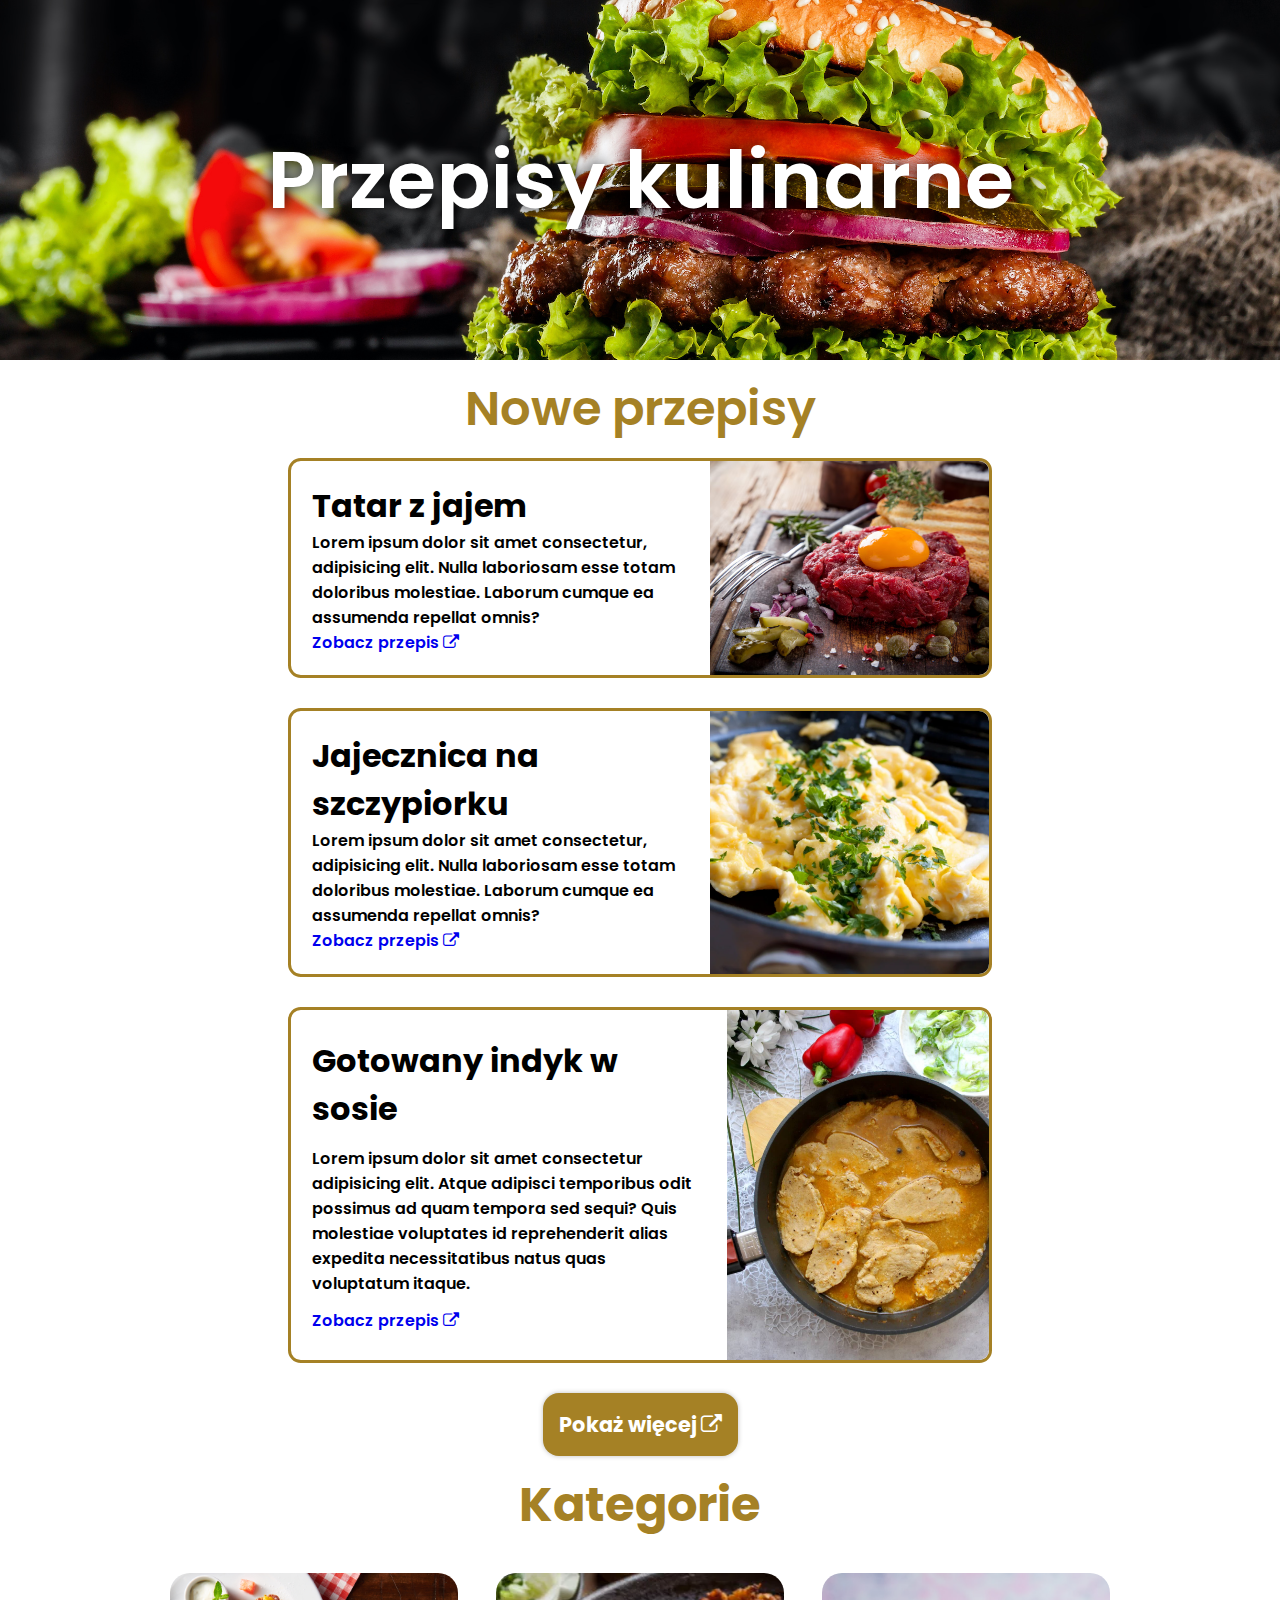
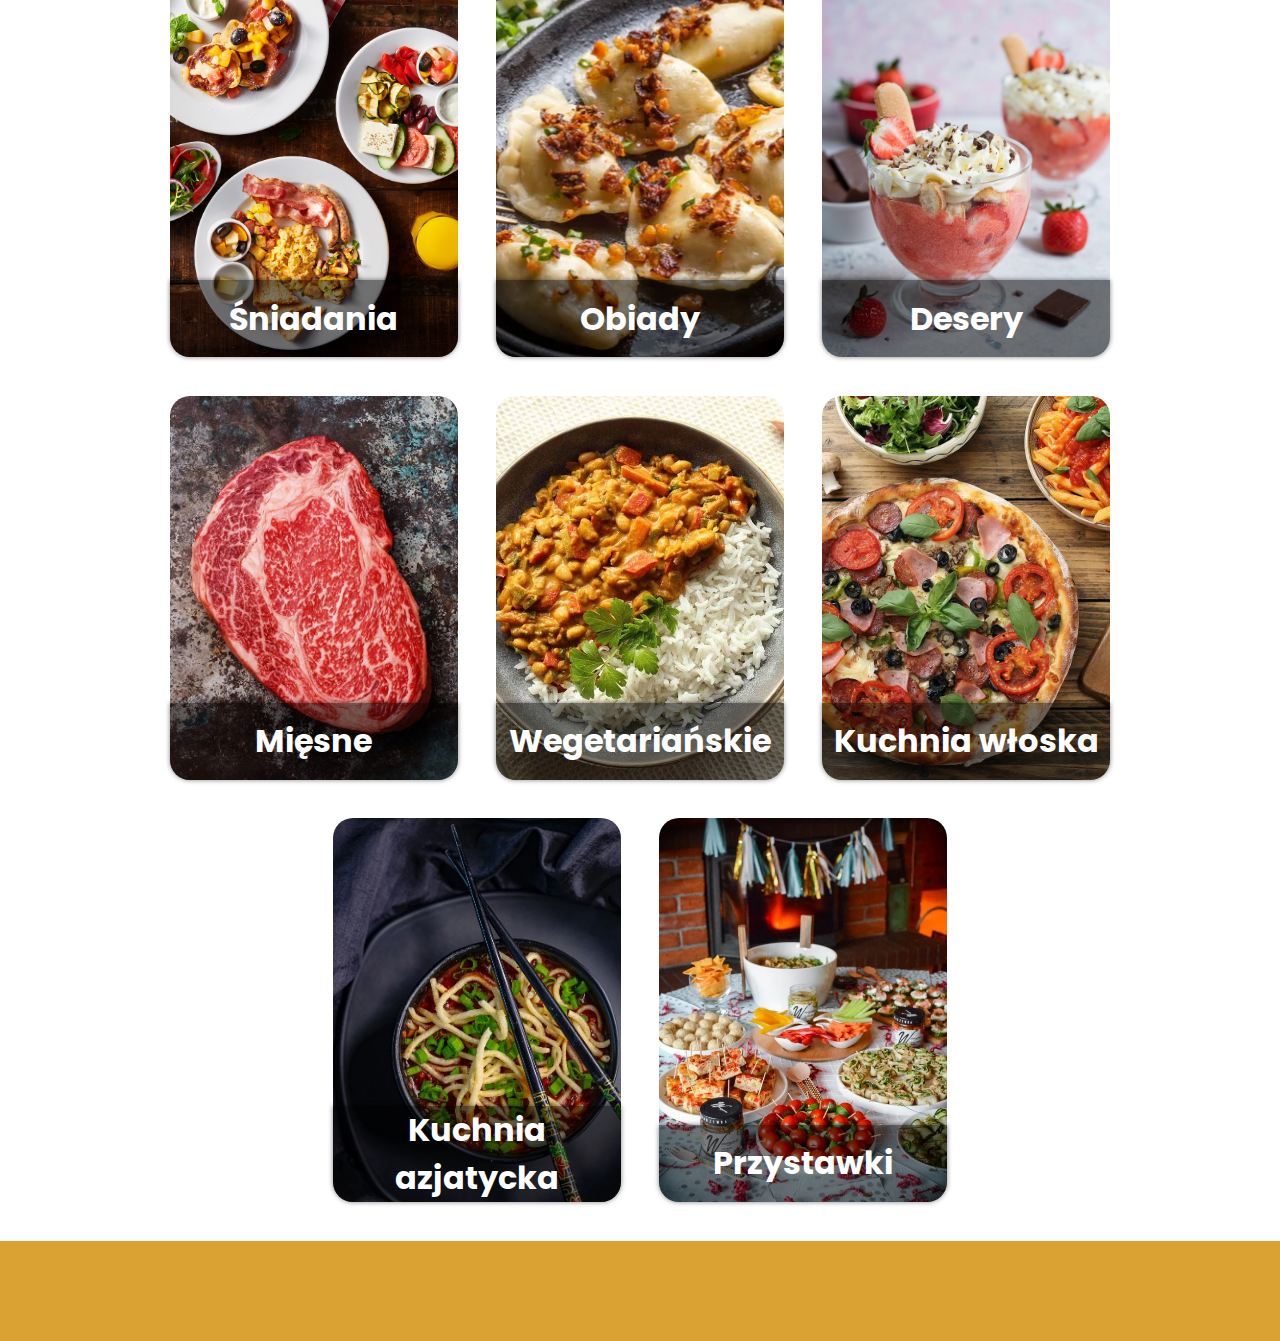
==== commit 1666fb1c: "small changes" ====
--- a/index.html
+++ b/index.html
@@ -4,6 +4,7 @@
     <meta charset="UTF-8">
     <meta http-equiv="X-UA-Compatible" content="IE=edge">
     <meta name="viewport" content="width=device-width, initial-scale=1.0">
+    <meta name="description" content="najlepsze przepisy kuchenne">
     <title>Przepisy kulinarne</title>
 
     <link rel="icon" type="image/x-icon" href="img/favicon.png">
@@ -83,7 +84,7 @@
                 <p>Lorem ipsum dolor sit amet consectetur adipisicing elit. Atque adipisci temporibus odit possimus ad quam tempora sed sequi? Quis molestiae voluptates id reprehenderit alias expedita necessitatibus natus quas voluptatum itaque.</p>
                 <a href="https://github.com/kacperdygon/Przepisy-kulinarne">Zobacz przepis <i class="fa fa-external-link"></i></a>
                 </div>
-           <img src="img/new_recipes/gotowany indyk w sosie.png" alt="">
+           <img src="img/new_recipes/gotowany-indyk-w-sosie.png" alt="">
 
            
            
--- a/style.css
+++ b/style.css
@@ -53,7 +53,7 @@
 h2{
     width:100%;
     font-size:3rem;
-    color:#C59A2B;
+    color:#a58125;
     width:100%;
     text-align:center;
     margin:1vw;
@@ -148,7 +148,7 @@
     min-width: 650px;
     width:55%;
     
-    border:#c59a2b 3px solid; 
+    border:#a58125 3px solid; 
     border-radius:1vw;
     box-sizing: border-box;
     display:flex;
@@ -192,9 +192,9 @@
 }
 
 #new-recipes .button{
-    /* border:#c59a2b 3px solid;  */
+    /* border:#a58125 3px solid;  */
     box-sizing: border-box;
-    background-color:#c59a2b ;
+    background-color:#a58125 ;
     border-radius:1rem;
     padding:1rem;
     font-size:1.3rem;
@@ -287,7 +287,7 @@
     width:40%;
     margin:15px 1.5% 15px 1.5%;
     display:flex;
-    outline:#c59a2b 3.5px solid; 
+    outline:#a58125 3.5px solid; 
     border-radius:10px;
     /* box-sizing: border-box; */
     overflow: hidden;
@@ -347,7 +347,7 @@
     text-align: left;
     margin:0;
     margin-bottom: 5%;
-    color:gray;
+    color:rgb(65, 65, 65);
 }
 
 .category-recipe-box a{
@@ -363,7 +363,7 @@
 .subpage-header{
     width:100%;
     text-align: center;
-    background-color: #C59A2B;
+    background-color: #a58125;
     font-size: 1.8rem;
 }
 
@@ -400,7 +400,7 @@
 
 .recipe-title p{
     margin:0;
-    color:#7c7c7c;
+    color:rgb(65, 65, 65);
     font-size:1.5rem;
 }
 
@@ -508,7 +508,7 @@
 .recipe-step{
     width:100%;
     display:flex;
-    outline:#c59a2b 3.5px solid; 
+    outline:#a58125 3.5px solid; 
     border-radius:10px;
     margin:20px 0 20px 0;
 }
@@ -541,6 +541,36 @@
     aspect-ratio: 1;
     object-fit:cover;
     height:100%;
+}
+
+
+.recipe-nutritional-value{
+width:100%;
+display:flex;
+align-items: center;;
+flex-direction: column;
+margin-bottom:5vh
+    
+
+}
+
+.recipe-nutritional-value table{
+    width:40%;
+    text-align:left;
+}
+
+.recipe-nutritional-value th, .recipe-nutritional-value td, .recipe-nutritional-value table{
+    border: #a58125 solid 2px;
+    border-collapse: collapse;
+    /* width:100%; */
+}
+
+.recipe-nutritional-value th, .recipe-nutritional-value td{
+    padding:5px;    
+}
+
+.recipe-nutritional-value td{
+    text-align: right;
 }
 
 
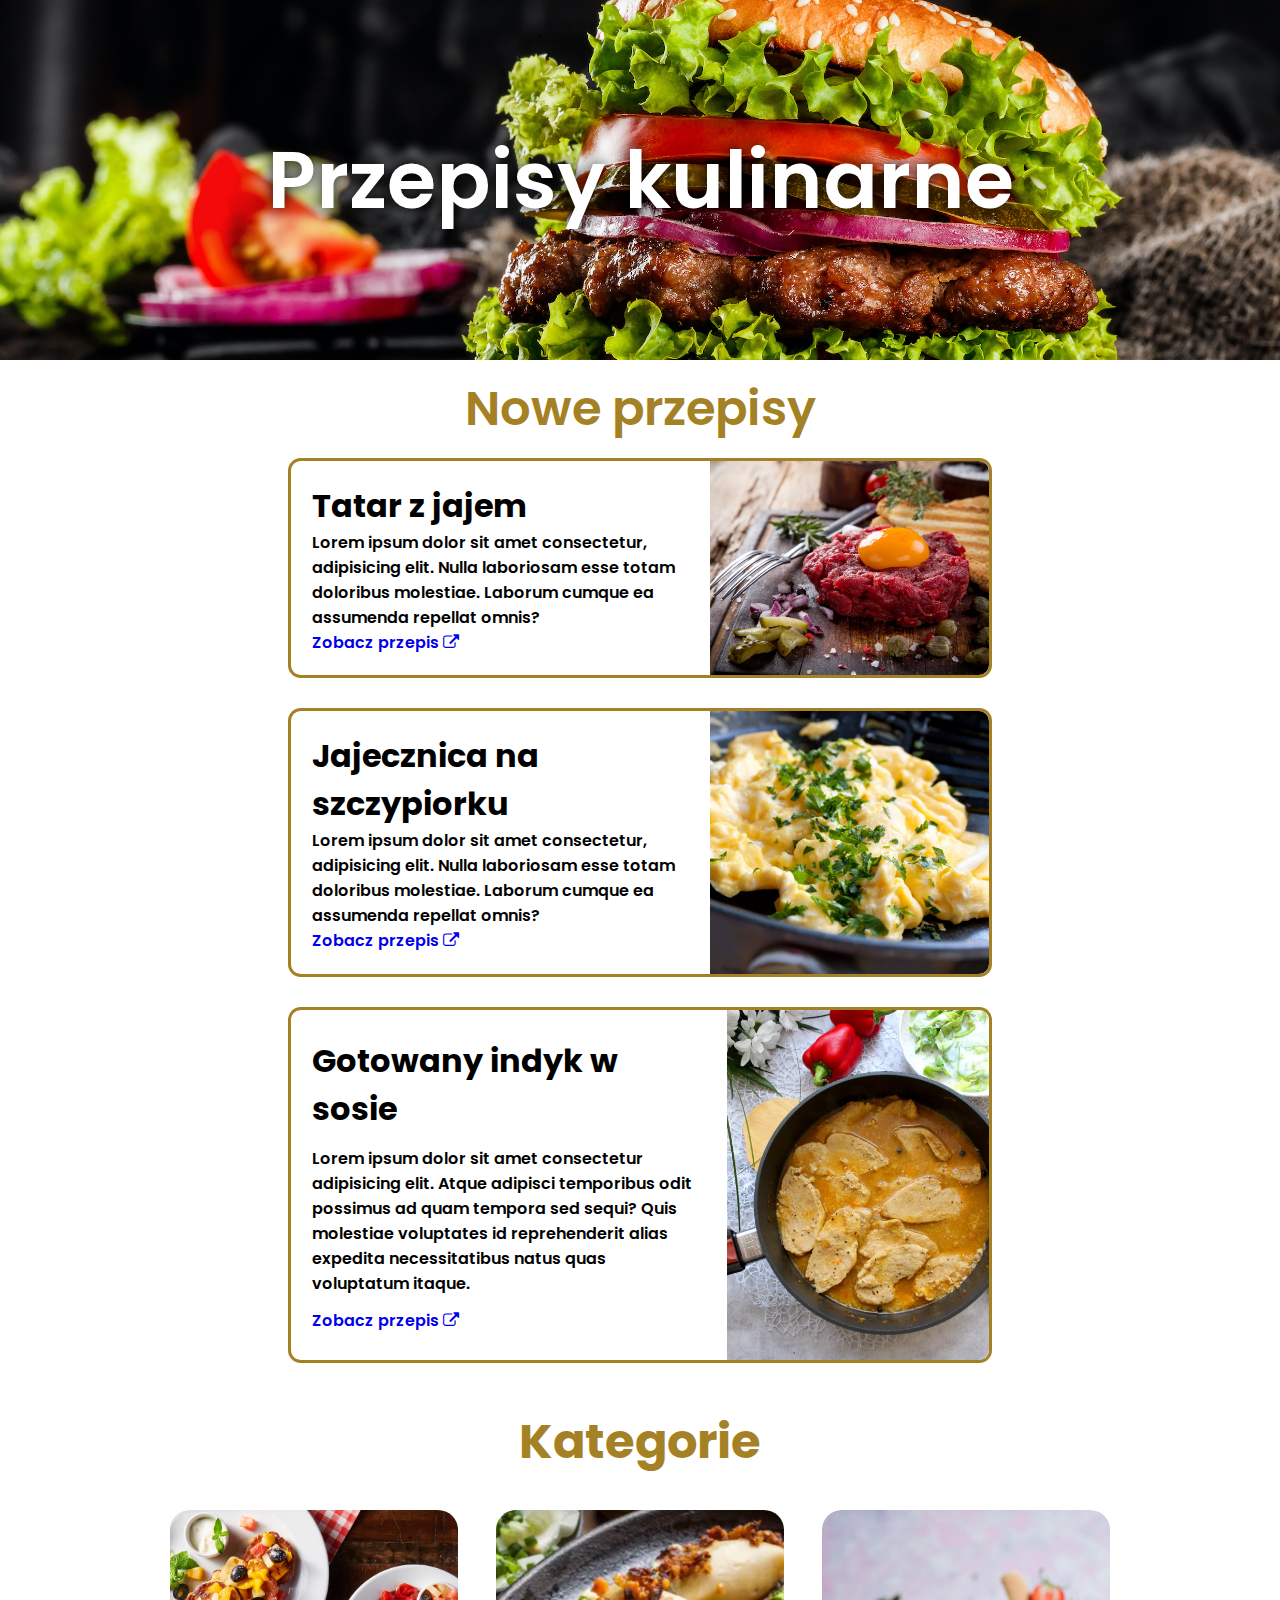
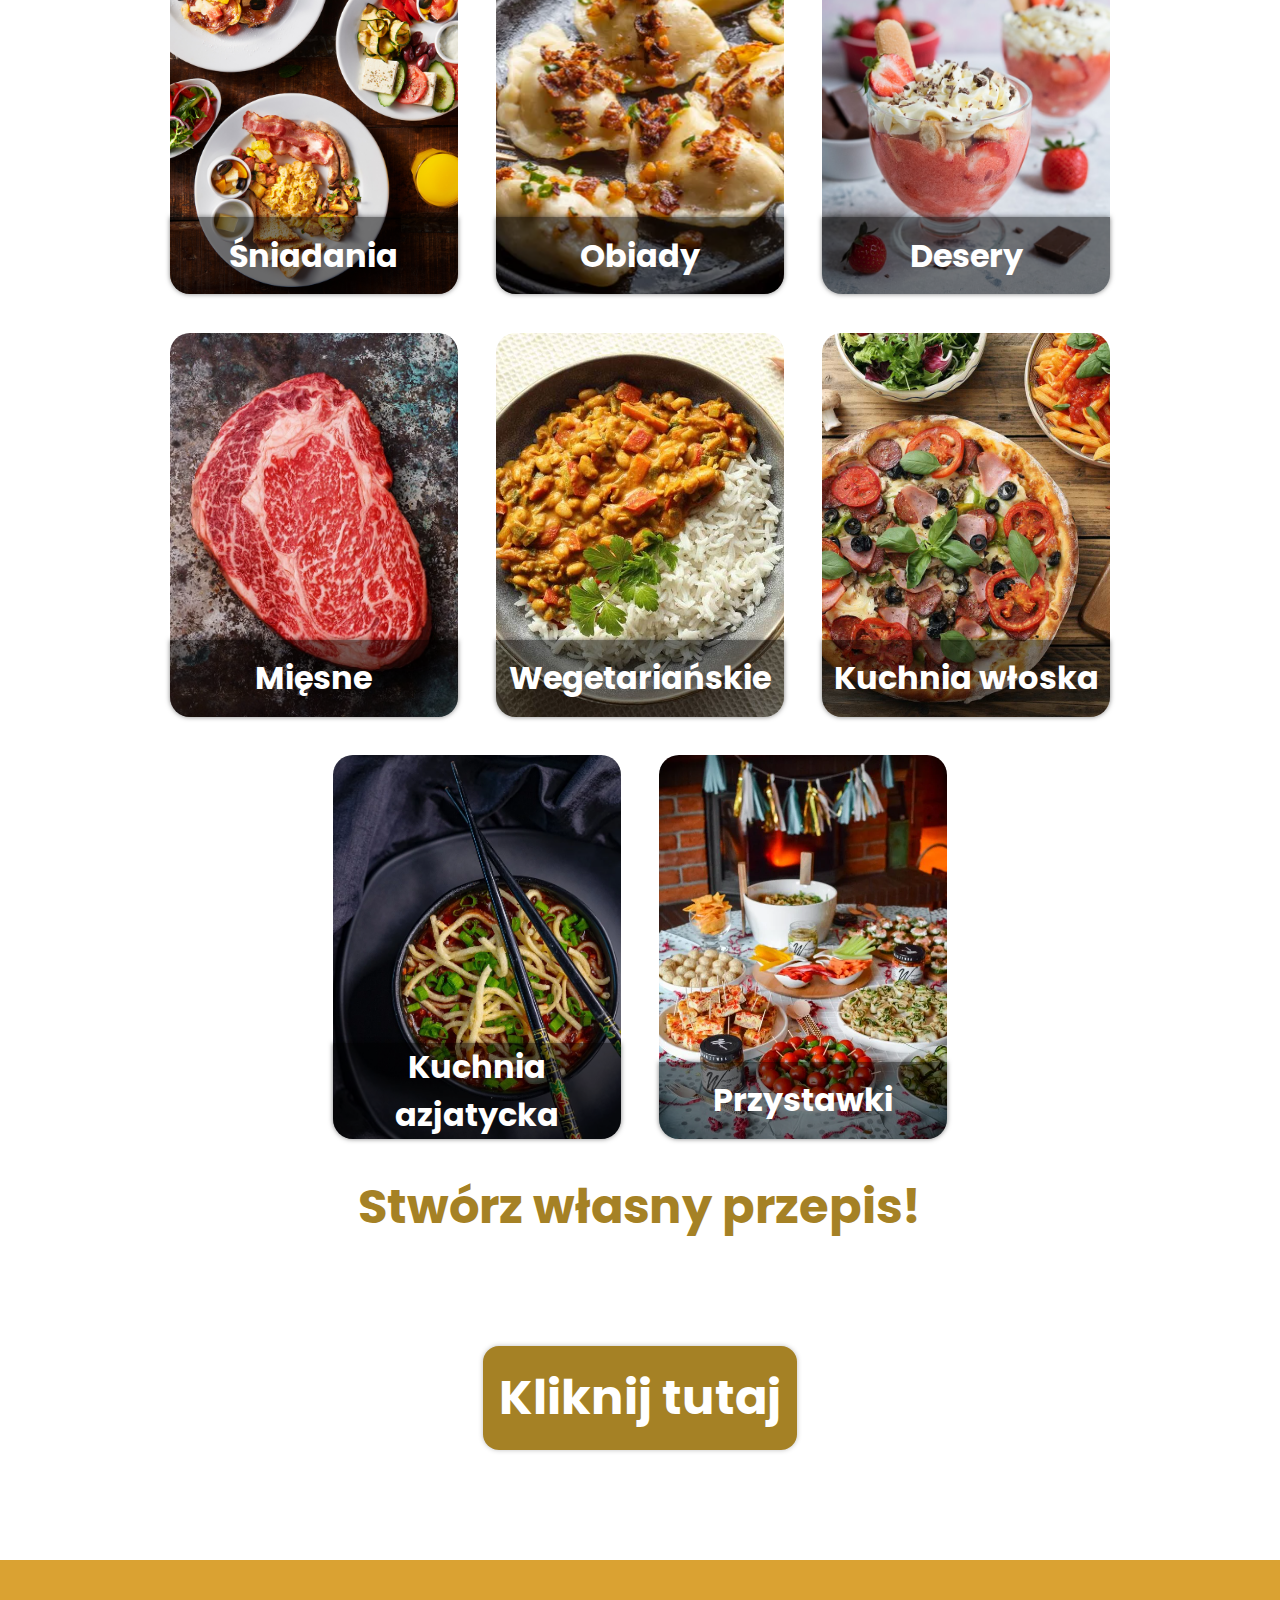
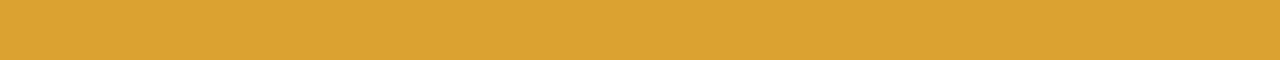
==== commit 660779bf: "added recipe creation" ====
--- a/index.html
+++ b/index.html
@@ -91,7 +91,7 @@
        </div>
 
        
-            <a href="new-recipes.html" class="button">Pokaż więcej <i class="fa fa-external-link"></i></a>
+            <!-- <a href="new-recipes.html" class="button">Pokaż więcej <i class="fa fa-external-link"></i></a> -->
        
                
                
@@ -99,7 +99,7 @@
 
            <section id="categories">
             <h2>Kategorie</h2>
-            <a href="https://github.com/kacperdygon/Przepisy-kulinarne" class="category-tile">
+            <a href="category-example.html" class="category-tile">
                 <img src="img/categories/sniadania.png" alt="">
                 
                 <div class="category-tile-header">
@@ -119,7 +119,7 @@
                     <h3>Wyświetl przepisy <i class="fa fa-external-link"></i></h3>
                 </div>
             </a>
-            <a href="https://github.com/kacperdygon/Przepisy-kulinarne" class="category-tile">
+            <a href="category-example.html" class="category-tile">
                 <img src="img/categories/desery.png" alt="">
                 
                 <div class="category-tile-header">
@@ -129,7 +129,7 @@
                     <h3>Wyświetl przepisy <i class="fa fa-external-link"></i></h3>
                 </div>
             </a>
-            <a href="https://github.com/kacperdygon/Przepisy-kulinarne" class="category-tile">
+            <a href="category-example.html" class="category-tile">
                 <img src="img/categories/miesne.png" alt="">
                 
                 <div class="category-tile-header">
@@ -139,7 +139,7 @@
                     <h3>Wyświetl przepisy <i class="fa fa-external-link"></i></h3>
                 </div>
             </a>
-            <a href="https://github.com/kacperdygon/Przepisy-kulinarne" class="category-tile">
+            <a href="category-example.html" class="category-tile">
                 <img src="img/categories/wegetarianskie.png" alt="">
                 
                 <div class="category-tile-header">
@@ -149,7 +149,7 @@
                     <h3>Wyświetl przepisy <i class="fa fa-external-link"></i></h3>
                 </div>
             </a>
-            <a href="https://github.com/kacperdygon/Przepisy-kulinarne" class="category-tile">
+            <a href="category-example.html" class="category-tile">
                 <img src="img/categories/kuchnia-wloska.png" alt="">
                 
                 <div class="category-tile-header">
@@ -159,7 +159,7 @@
                     <h3>Wyświetl przepisy <i class="fa fa-external-link"></i></h3>
                 </div>
             </a>
-            <a href="https://github.com/kacperdygon/Przepisy-kulinarne" class="category-tile">
+            <a href="category-example.html" class="category-tile">
                 <img src="img/categories/kuchnia-azjatycka.png" alt="">
                 
                 <div class="category-tile-header">
@@ -169,7 +169,7 @@
                     <h3>Wyświetl przepisy <i class="fa fa-external-link"></i></h3>
                 </div>
             </a>
-            <a href="https://github.com/kacperdygon/Przepisy-kulinarne" class="category-tile">
+            <a href="category-example.html" class="category-tile">
                 <img src="img/categories/przystawki.png" alt="">
                 
                 <div class="category-tile-header">
@@ -185,6 +185,13 @@
             
 
         </section>
+
+        <section id="home-page-recipe-creation">
+            <h2>Stwórz własny przepis!</h2>
+
+            <a href="recipe-creation-example.html" class="button">Kliknij tutaj</a>
+        </section>
+
         </main>
         <footer></footer>
     </div>
--- a/style.css
+++ b/style.css
@@ -33,6 +33,22 @@
     
 }
 
+.container30{
+    width: 30%;
+    min-width:650px;
+    display:flex;
+    flex-wrap:wrap;
+    justify-content: center;
+}
+
+.container40{
+    width: 40%;
+    min-width:650px;
+    display:flex;
+    flex-wrap:wrap;
+    justify-content: center;
+}
+
 .container50{
     width: 50%;
     min-width:650px;
@@ -41,6 +57,14 @@
     justify-content: center;
 }
 
+.container60{
+    width:60%;
+    min-width:650px;
+    display:flex;
+    flex-wrap:wrap;
+    justify-content: center;
+}
+
 body{
     margin:0;
     display:flex;
@@ -74,6 +98,23 @@
     width:100%;
     background-color: rgb(218, 162, 50);
     margin-top:20px;
+}
+
+nav{
+    text-align: left;
+    color:white;
+    position:absolute;
+    top:0;
+    left:0;
+
+    
+}
+
+nav > a{
+    color:white;
+    margin-left:10px;
+    text-decoration: underline;
+    font-size:2rem;
 }
 
 
@@ -132,6 +173,19 @@
     
 }
 
+#home-page-recipe-creation{
+    
+    display:flex;
+    justify-content: center;
+    align-items: center;
+    flex-wrap:wrap;
+}
+
+#home-page-recipe-creation .button{
+    font-size:3rem;
+    margin:10%;
+}
+
 /* NEW RECIPES */
 
 #new-recipes{
@@ -191,7 +245,7 @@
     text-decoration:none;
 }
 
-#new-recipes .button{
+main .button{
     /* border:#a58125 3px solid;  */
     box-sizing: border-box;
     background-color:#a58125 ;
@@ -574,6 +628,208 @@
 }
 
 
+.basic-info-edit-section{
+    width:100%;
+    display:flex;
+    flex-wrap:wrap;
+    justify-content: space-between  ;
+}
+
+.basic-info-edit-section > div:first-of-type{
+    display:flex;
+    flex-wrap:wrap;
+    width:45%;
+}
+
+.time-edit, .portion-amount-edit{
+    display:flex;
+    width:100%;
+    align-items: center;
+    margin-bottom:1rem;
+}
+
+.time-edit input, .portion-amount-edit input{
+    padding:2%;
+    border-radius:0.5rem;
+    border:0;
+    /* border:2px solid gray; */
+    height:35%;
+    background-color: lightgray;
+    width:10%;
+    text-align: center;
+    font-size:1.5rem;
+}
+
+.time-edit img, .portion-amount-edit img{
+    width:4rem;
+    margin-right:1rem;
+}
+
+.categories-edit{
+    display:flex;
+    flex-direction: column;
+    width:45%;
+}
+
+.categories-edit input{
+    width:100%;
+    box-sizing: border-box;
+}
+
+.categories-edit h3{
+    font-size:1.5rem;
+    margin: 10% 0 5% 0;
+}
+
+.categories-edit a{
+    margin: 3% 0 5% 0;
+    width:100%;
+    text-align: right;
+    align-self:end;
+}
+
+.images-edit-section{
+    font-size:1.3rem;
+}
+
+.description-ingredients-edit-section{
+    display:flex;
+    width:100%;
+    justify-content: space-between;
+}
+
+.description-ingredients-edit-section > div{
+    width:45%;
+    display:flex;
+    flex-direction: column;
+    
+}
+
+.description-ingredients-edit-section h3{
+    font-size:1.5rem;
+}
+
+.description-ingredients-edit-section textarea{
+    width:100%;
+    background-color: lightgray;
+    border:0;
+    border-radius:0.5rem;
+    font-size:1rem;
+    padding:0.5rem;
+    resize:none;
+    height:30vh;
+    font-family: "Poppins", sans-serif;
+    font-weight: 300;
+    font-style: normal;
+    justify-self: center;
+    box-sizing: border-box;
+}
+
+
+.description-ingredients-edit-section textarea:focus{
+    border:0;
+    outline:0;
+    
+}
+
+.steps-edit-section > *{
+    width:100%;
+    margin:5% 0 5% 0;
+}
+
+.step{
+    width:100%;
+    display:flex;
+    /* justify-content: center; */
+    border:3px #a58125 solid;
+    box-sizing: border-box;
+    border-radius: 10px;
+    padding:10px;
+    /* background-color: #D4D4D4; */
+}
+
+.step > div{
+    box-sizing: border-box;
+}
+
+.step > div:first-of-type{
+    width:75%;
+}
+
+.step > div:last-of-type{
+    width:25%;
+    /* height:100%; */
+    display:flex;
+    flex-direction: column;
+    justify-content: space-between;;
+}
+
+.step h3{
+    margin:2% 0 2% 0;
+}
+
+.step .delete-step-button{
+    width:100%;
+    background-color: red;
+    color:white;
+    border:0;
+    padding:10px;
+    border-radius:10px;
+    font-size:1rem;
+    font-family: "Poppins", sans-serif;
+    font-weight: 600;
+    font-style: normal;
+    cursor:pointer;
+    text-align:center;
+    box-sizing: border-box;
+}
+
+
+.step textarea{
+    background-color: lightgray;
+    border:0;
+    border-radius:0.5rem;
+    font-size:1rem;
+    padding:0.5rem;
+    resize:none;
+    width:95%;
+    box-sizing: border-box;
+    height:12vh;
+}
+
+.add-step-button{
+    width:100%;
+    display:flex;
+    align-items:center;
+    justify-content: center;
+    border:3px #a58125 solid;
+    box-sizing: border-box;
+    border-radius: 10px;
+    padding:10px;
+    background-color: #d8d8d8;
+    cursor:pointer;
+}
+
+form > input{
+    /* width:30%; */
+    align-self:center;;
+    padding:1rem;
+    font-size:1.3rem;
+    border-radius:10px;
+    border:0;
+    background-color: #a58125;
+    color:white;
+    font-weight: 600;
+    width:fit-content;
+}
+
+form{
+    display:flex;
+    flex-direction: column;
+    
+}
+
+
 
 @media screen and (max-width: 700px) {
 
@@ -583,6 +839,19 @@
 
     .container50{
         width:100%;
+        min-width: 0;
+    }
+
+    .container40{
+        min-width: 0;
+        width:90%
+    }
+
+    .container30{
+        min-width: 0;
+    }
+
+    .container60{
         min-width: 0;
     }
     
@@ -666,5 +935,25 @@
         right:7%;
     }
 
-}
-
+
+
+    .description-ingredients-edit-section{
+        flex-wrap:wrap;
+        justify-content: center;
+    }
+
+    .description-ingredients-edit-section div{
+        width:100%;
+    }
+
+    .basic-info-edit-section{
+        flex-wrap:wrap;
+    }
+
+    .basic-info-edit-section > div{
+        width:100%;
+    }
+
+
+}
+
